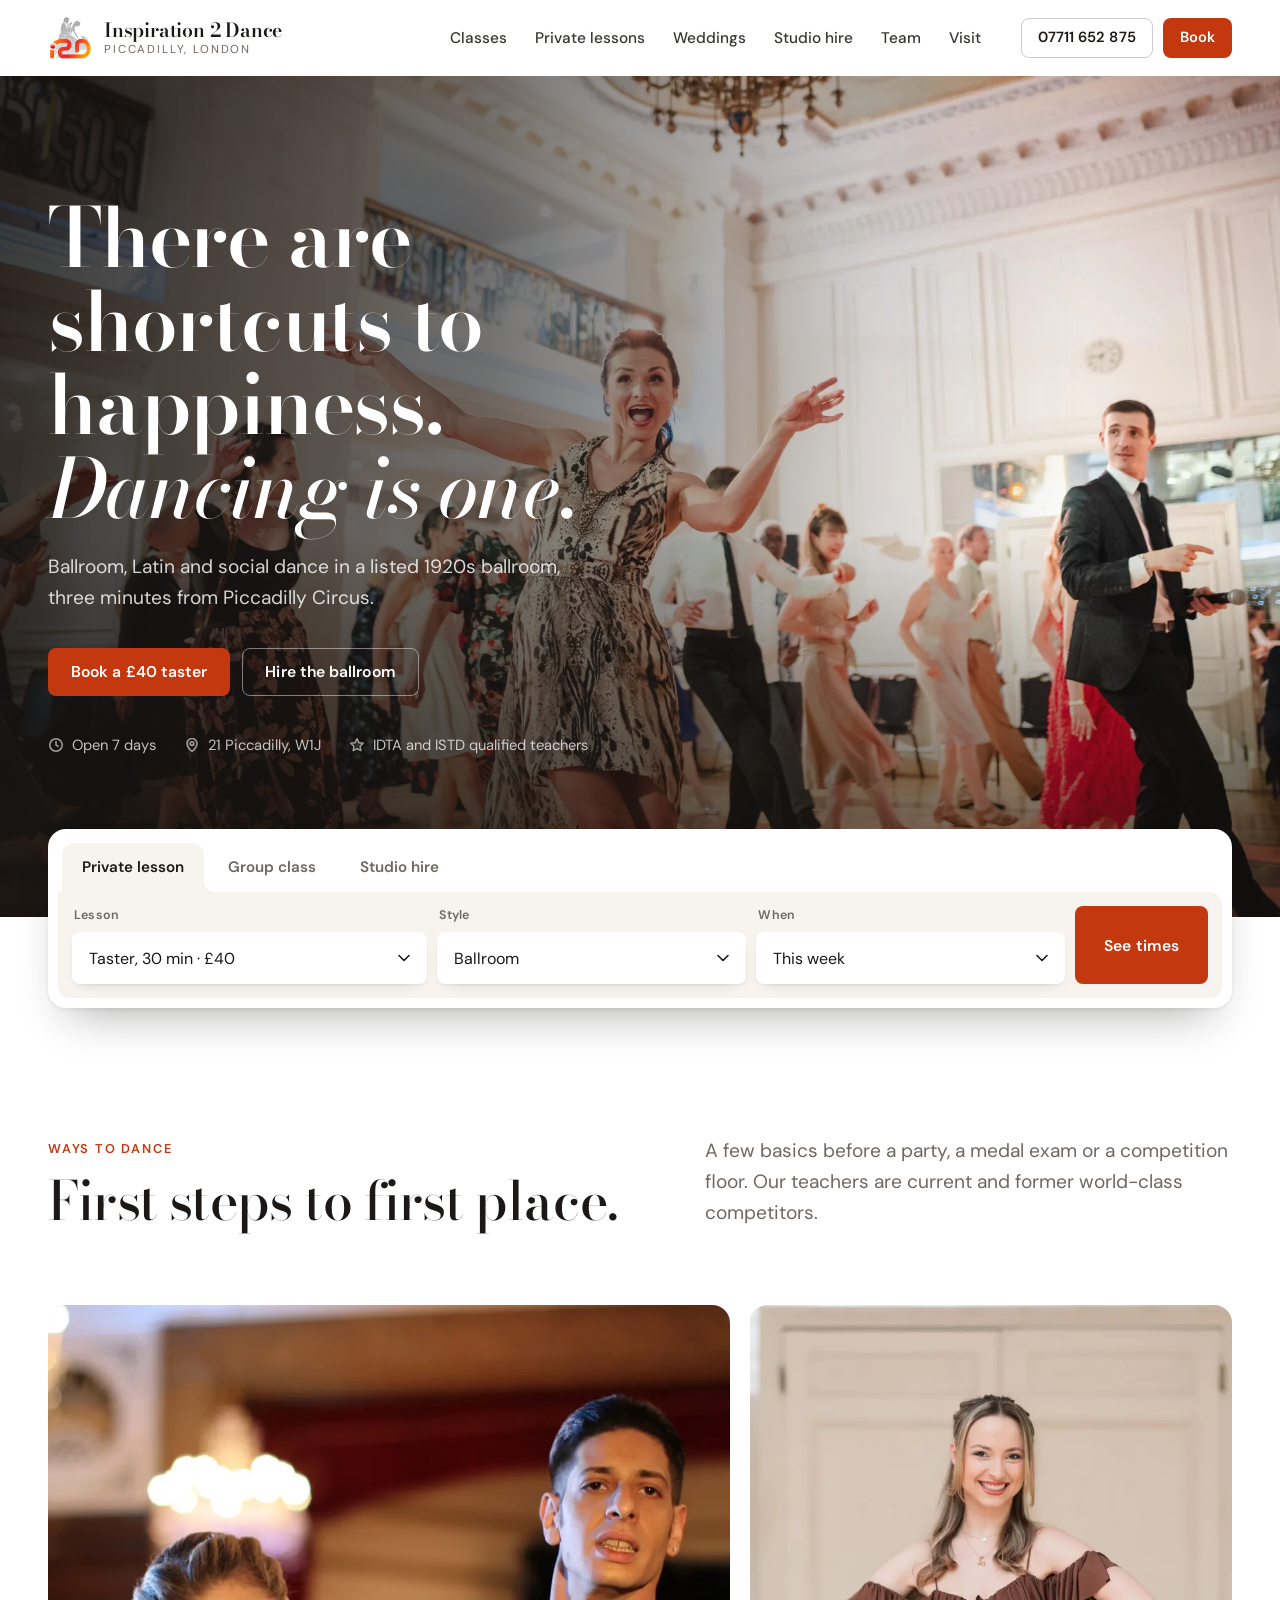
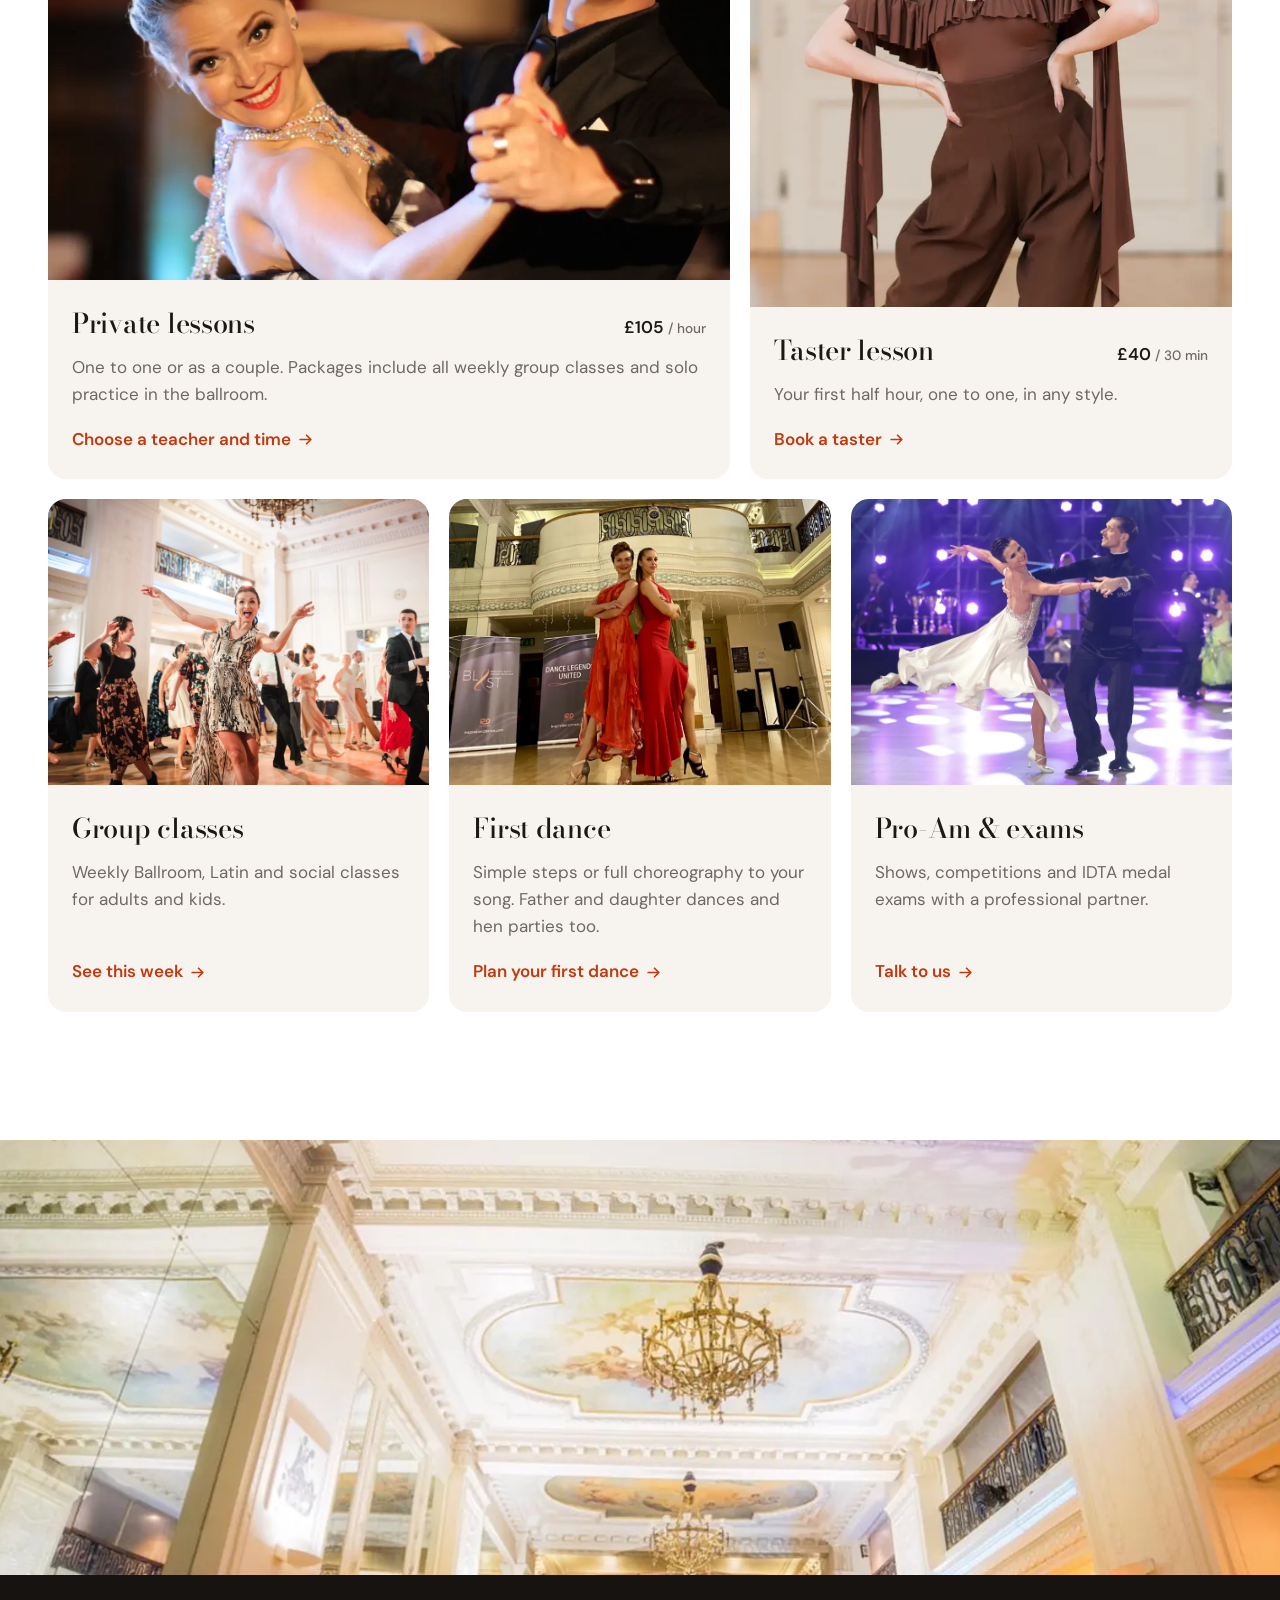
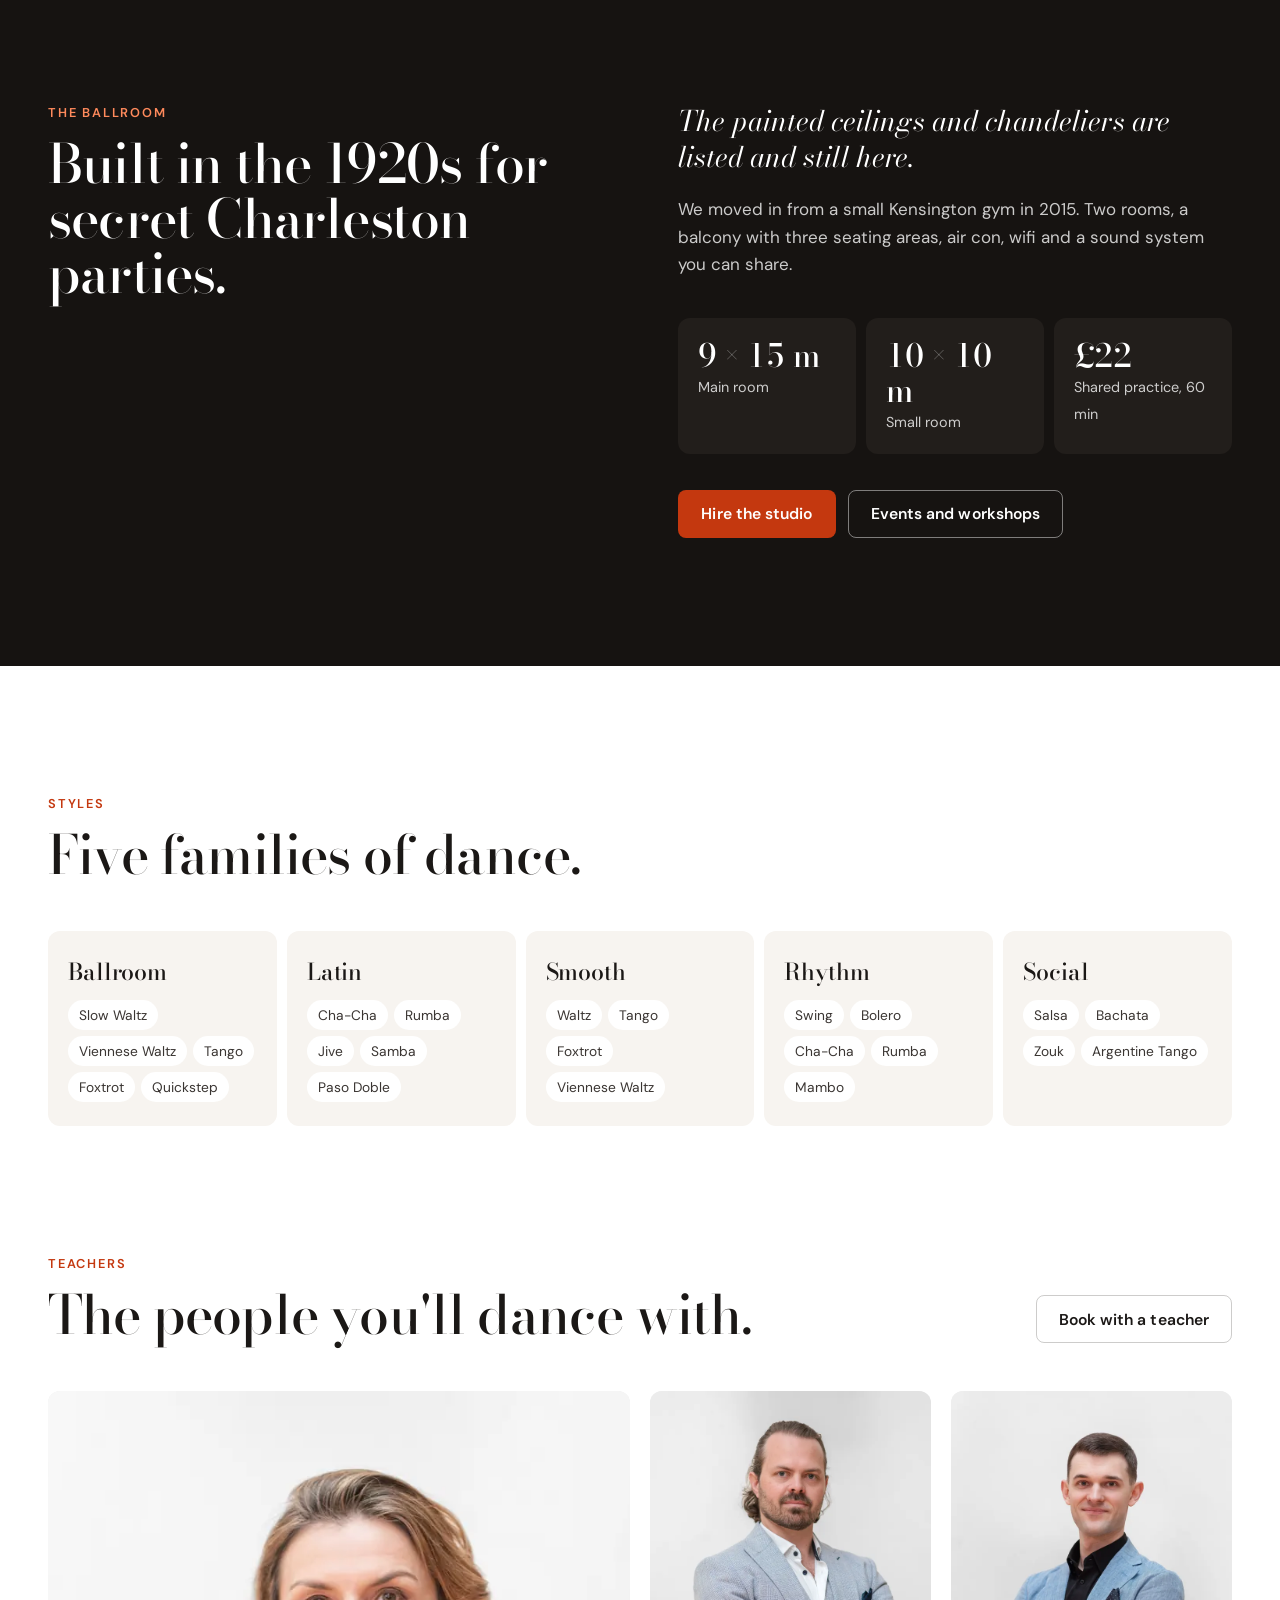
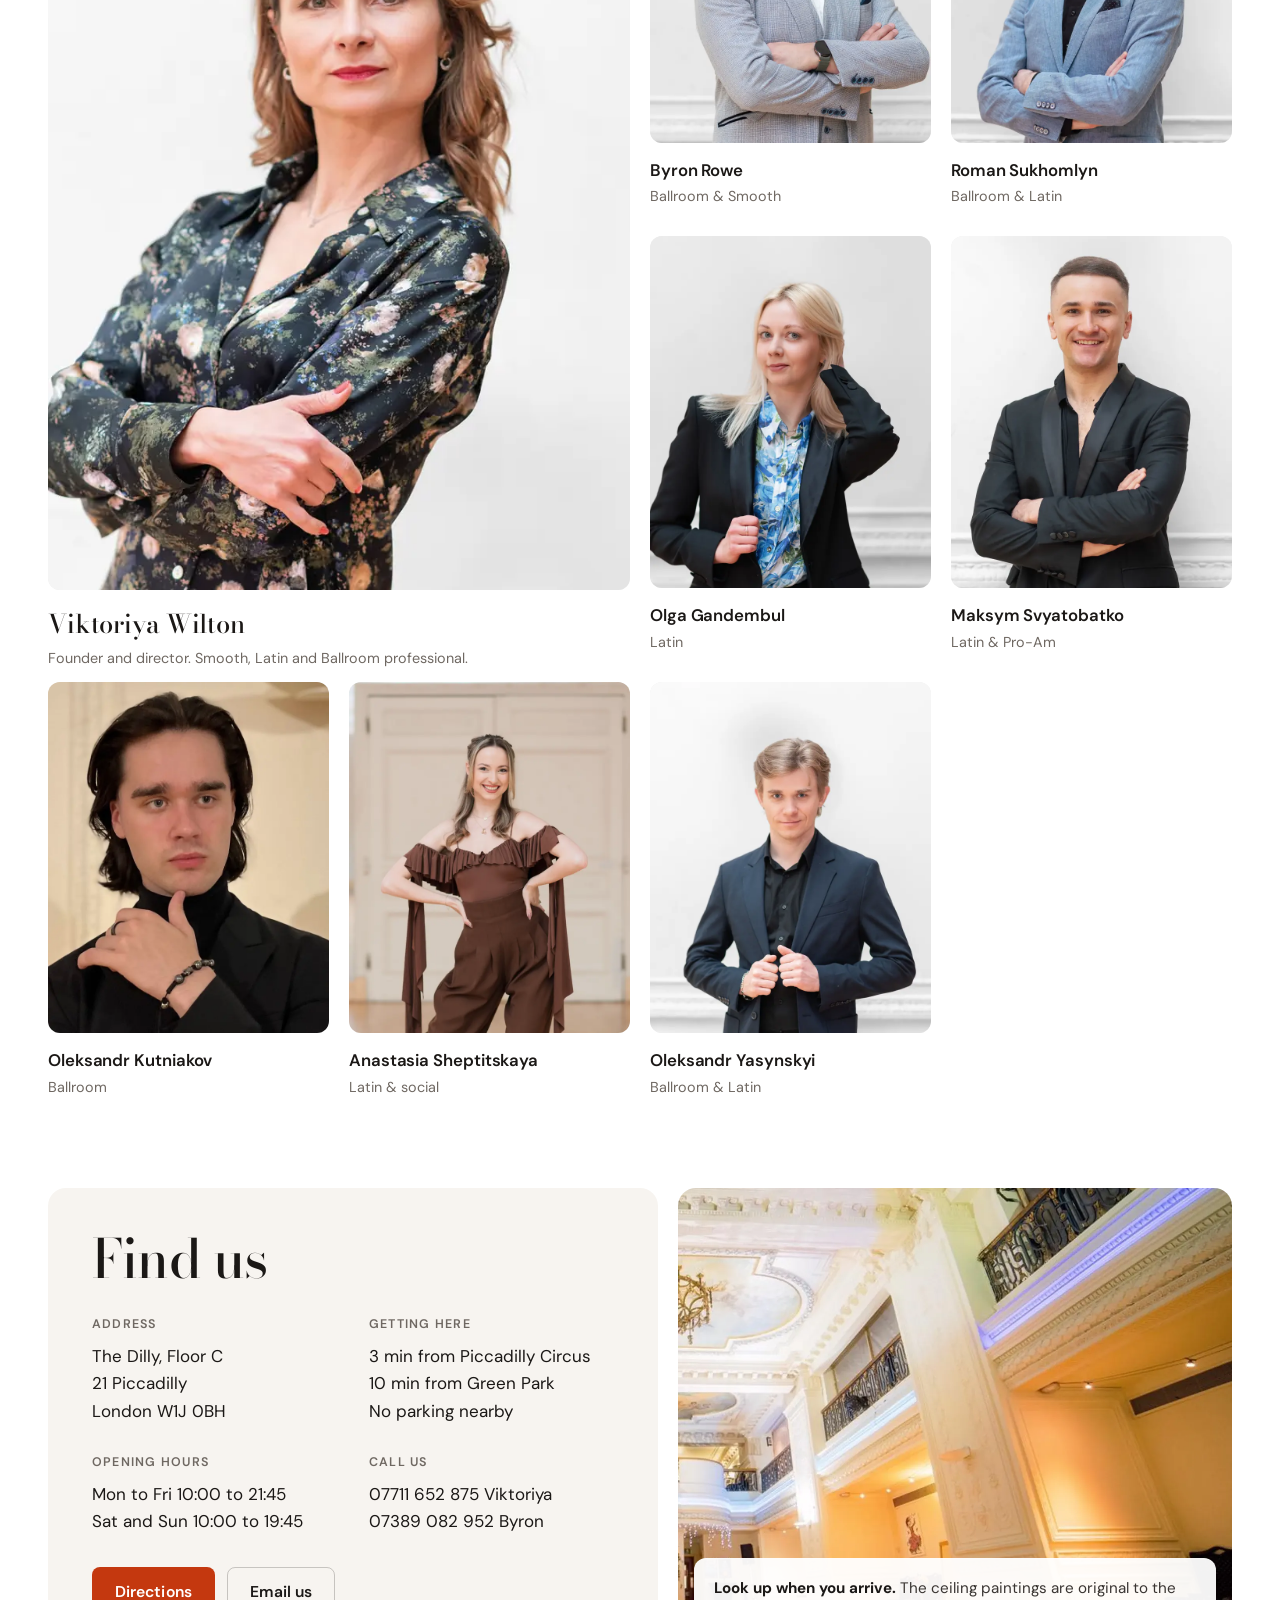
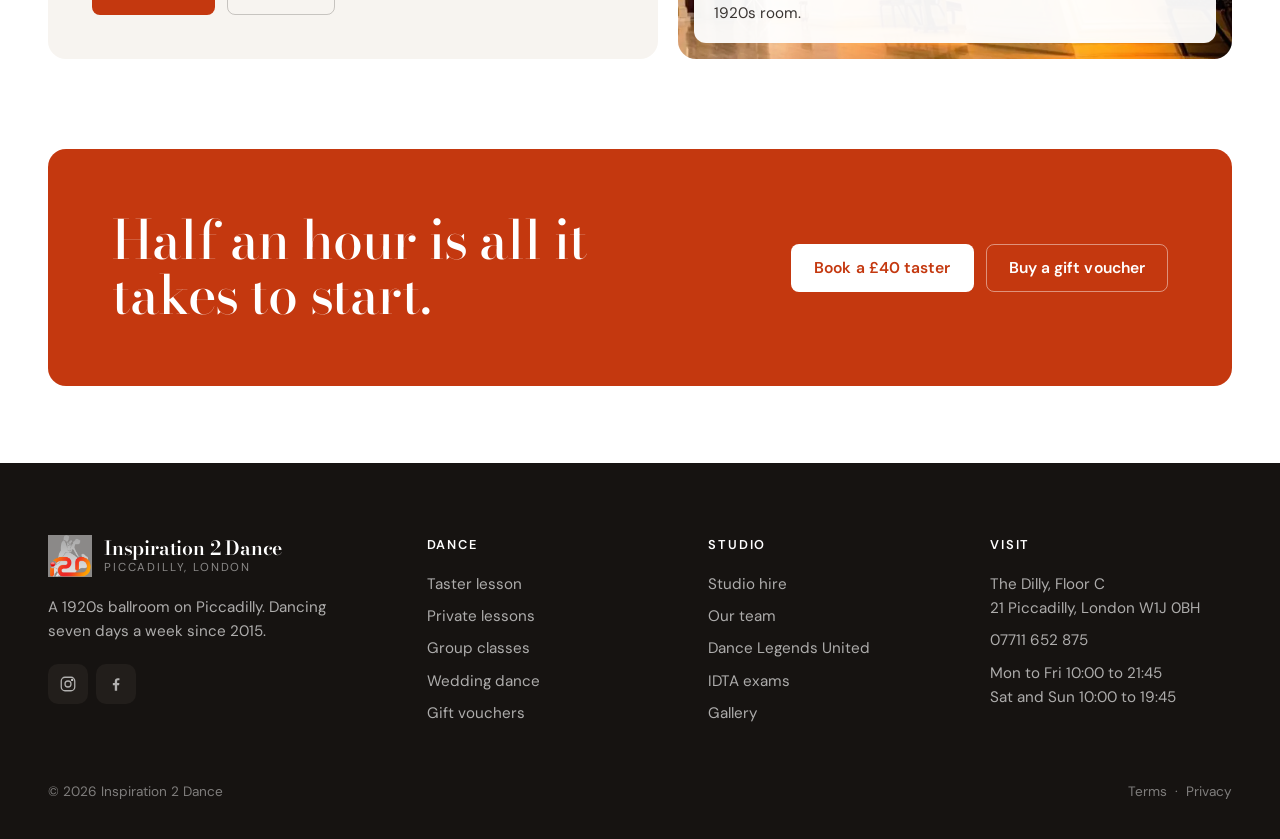
==== index.html @ abf045ff "I2D website redesign mockup: home, booking and studio hire Co-Authored-By: Claude Opus 5.5 <noreply@" ====
<!doctype html>
<html lang="en-GB">
<head>
<meta charset="utf-8">
<meta name="viewport" content="width=device-width, initial-scale=1">
<meta name="robots" content="noindex, nofollow">
<title>Inspiration 2 Dance · Ballroom & Latin dance studio, Piccadilly</title>
<link rel="preload" href="assets/fonts/bodoni-moda-latin-standard-normal.woff2" as="font" type="font/woff2" crossorigin>
<link rel="preload" href="assets/fonts/dm-sans-latin-standard-normal.woff2" as="font" type="font/woff2" crossorigin>
<link rel="stylesheet" href="assets/site.css">
<link rel="icon" href="assets/img/i2d-logo.png">
</head>
<body data-page="home">
<div data-header></div>

<main>
  <section class="hero on-dark">
    <div class="hero-media"><img src="assets/img/social-night.webp" alt="A full social dance night under the chandeliers at Inspiration 2 Dance" width="2000" height="1353" fetchpriority="high"></div>
    <div class="rail">
      <h1 class="display">There are shortcuts to happiness. <em>Dancing is one.</em></h1>
      <p class="lede">Ballroom, Latin and social dance in a listed 1920s ballroom, three minutes from Piccadilly Circus.</p>
      <div class="actions">
        <a class="btn btn-primary" href="book.html?type=taster">Book a £40 taster</a>
        <a class="btn btn-ghost" href="studio-hire.html">Hire the ballroom</a>
      </div>
      <div class="hero-facts">
        <span><svg viewBox="0 0 16 16" fill="none" stroke="currentColor" stroke-width="1.5"><circle cx="8" cy="8" r="6.2"/><path d="M8 4.6V8l2.2 1.4" stroke-linecap="round"/></svg>Open 7 days</span>
        <span><svg viewBox="0 0 16 16" fill="none" stroke="currentColor" stroke-width="1.5"><path d="M8 14.5s5-4.3 5-8a5 5 0 0 0-10 0c0 3.7 5 8 5 8z"/><circle cx="8" cy="6.5" r="1.8"/></svg>21 Piccadilly, W1J</span>
        <span><svg viewBox="0 0 16 16" fill="none" stroke="currentColor" stroke-width="1.5"><path d="M8 1.8l1.9 3.9 4.3.6-3.1 3 .7 4.3L8 11.6l-3.8 2 .7-4.3-3.1-3 4.3-.6z" stroke-linejoin="round"/></svg>IDTA and ISTD qualified teachers</span>
      </div>
    </div>
  </section>

  <div class="rail">
    <div class="quick" id="quick">
      <div class="quick-tabs" role="tablist" data-tabs>
        <button class="ctab" role="tab" aria-selected="true" data-value="lesson">Private lesson</button>
        <button class="ctab" role="tab" aria-selected="false" data-value="class">Group class</button>
        <button class="ctab" role="tab" aria-selected="false" data-value="hire">Studio hire</button>
      </div>
      <form class="quick-body" action="book.html">
        <div class="field">
          <label for="q-what" data-q-label>Lesson</label>
          <select class="control" id="q-what" name="type">
            <option value="taster">Taster, 30 min · £40</option>
            <option value="single">Private lesson, 60 min · £105</option>
            <option value="five">5 hour package · £495</option>
            <option value="ten">10 hour package · £950</option>
          </select>
        </div>
        <div class="field">
          <label for="q-style">Style</label>
          <select class="control" id="q-style" name="style">
            <option>Ballroom</option><option>Latin</option><option>American Smooth</option>
            <option>Salsa</option><option>Argentine Tango</option><option>Wedding dance</option>
          </select>
        </div>
        <div class="field">
          <label for="q-when">When</label>
          <select class="control" id="q-when" name="when">
            <option>This week</option><option>Next week</option><option>Pick a date</option>
          </select>
        </div>
        <button class="btn btn-primary" type="submit">See times</button>
      </form>
    </div>
  </div>

  <section class="section">
    <div class="rail">
      <div class="intro">
        <div>
          <p class="kicker">Ways to dance</p>
          <h2 class="display" style="margin-top:14px">First steps to first place.</h2>
        </div>
        <p class="lede">A few basics before a party, a medal exam or a competition floor. Our teachers are current and former world-class competitors.</p>
      </div>

      <div class="offers">
        <a class="offer big" href="book.html">
          <div class="ph"><img src="assets/img/gala-waltz.webp" alt="Teacher and student in ballroom hold" width="1400" height="961" loading="lazy"></div>
          <div class="body">
            <div class="row"><h3>Private lessons</h3><span class="price">£105 <small>/ hour</small></span></div>
            <p>One to one or as a couple. Packages include all weekly group classes and solo practice in the ballroom.</p>
            <span class="link">Choose a teacher and time <svg class="arrow" viewBox="0 0 16 16" fill="none"><path d="M3 8h10m-4-4 4 4-4 4" stroke="currentColor" stroke-width="1.6" stroke-linecap="round" stroke-linejoin="round"/></svg></span>
          </div>
        </a>
        <a class="offer tall" href="book.html?type=taster">
          <div class="ph"><img src="assets/img/team-anastasia-sheptitskaya.webp" alt="Anastasia, one of our teachers, in the studio" width="720" height="900" loading="lazy" style="object-position:50% 20%"></div>
          <div class="body">
            <div class="row"><h3>Taster lesson</h3><span class="price">£40 <small>/ 30 min</small></span></div>
            <p>Your first half hour, one to one, in any style.</p>
            <span class="link">Book a taster <svg class="arrow" viewBox="0 0 16 16" fill="none"><path d="M3 8h10m-4-4 4 4-4 4" stroke="currentColor" stroke-width="1.6" stroke-linecap="round" stroke-linejoin="round"/></svg></span>
          </div>
        </a>
        <a class="offer third" href="book.html?type=class">
          <div class="ph"><img src="assets/img/social-night.webp" alt="Group class in the main ballroom" width="2000" height="1353" loading="lazy" style="object-position:30% 50%"></div>
          <div class="body">
            <div class="row"><h3>Group classes</h3></div>
            <p>Weekly Ballroom, Latin and social classes for adults and kids.</p>
            <span class="link">See this week <svg class="arrow" viewBox="0 0 16 16" fill="none"><path d="M3 8h10m-4-4 4 4-4 4" stroke="currentColor" stroke-width="1.6" stroke-linecap="round" stroke-linejoin="round"/></svg></span>
          </div>
        </a>
        <a class="offer third" id="weddings" href="book.html?style=wedding">
          <div class="ph"><img src="assets/img/red-dresses.webp" alt="Two dancers in red dresses under the ballroom balcony" width="845" height="684" loading="lazy"></div>
          <div class="body">
            <div class="row"><h3>First dance</h3></div>
            <p>Simple steps or full choreography to your song. Father and daughter dances and hen parties too.</p>
            <span class="link">Plan your first dance <svg class="arrow" viewBox="0 0 16 16" fill="none"><path d="M3 8h10m-4-4 4 4-4 4" stroke="currentColor" stroke-width="1.6" stroke-linecap="round" stroke-linejoin="round"/></svg></span>
          </div>
        </a>
        <a class="offer third" href="#">
          <div class="ph"><img src="assets/img/competition-ballroom.webp" alt="Pro-Am couple competing on a lit ballroom floor" width="845" height="684" loading="lazy"></div>
          <div class="body">
            <div class="row"><h3>Pro-Am &amp; exams</h3></div>
            <p>Shows, competitions and IDTA medal exams with a professional partner.</p>
            <span class="link">Talk to us <svg class="arrow" viewBox="0 0 16 16" fill="none"><path d="M3 8h10m-4-4 4 4-4 4" stroke="currentColor" stroke-width="1.6" stroke-linecap="round" stroke-linejoin="round"/></svg></span>
          </div>
        </a>
      </div>
    </div>
  </section>

  <section class="band on-dark">
    <div class="ceiling"><img src="assets/img/ballroom-ceiling.webp" alt="Painted ceilings and chandeliers in the main ballroom" width="2000" height="488" loading="lazy"></div>
    <div class="section rail">
      <div class="story">
        <div>
          <p class="kicker">The ballroom</p>
          <h2 class="display" style="margin-top:14px">Built in the 1920s for secret Charleston parties.</h2>
        </div>
        <div>
          <p class="big-quote">The painted ceilings and chandeliers are listed and still here.</p>
          <p style="margin-top:1.2em">We moved in from a small Kensington gym in 2015. Two rooms, a balcony with three seating areas, air con, wifi and a sound system you can share.</p>
          <div class="specs">
            <div class="spec"><b class="num">9 × 15 m</b><span>Main room</span></div>
            <div class="spec"><b class="num">10 × 10 m</b><span>Small room</span></div>
            <div class="spec"><b class="num">£22</b><span>Shared practice, 60 min</span></div>
          </div>
          <div class="actions">
            <a class="btn btn-primary" href="studio-hire.html">Hire the studio</a>
            <a class="btn btn-ghost" href="studio-hire.html#exclusive">Events and workshops</a>
          </div>
        </div>
      </div>
    </div>
  </section>

  <section class="section">
    <div class="rail">
      <p class="kicker">Styles</p>
      <h2 class="display" style="margin-top:14px;max-width:16ch">Five families of dance.</h2>
      <div class="styles-grid">
        <div class="style-card"><h3>Ballroom</h3><ul><li>Slow Waltz</li><li>Viennese Waltz</li><li>Tango</li><li>Foxtrot</li><li>Quickstep</li></ul></div>
        <div class="style-card"><h3>Latin</h3><ul><li>Cha-Cha</li><li>Rumba</li><li>Jive</li><li>Samba</li><li>Paso Doble</li></ul></div>
        <div class="style-card"><h3>Smooth</h3><ul><li>Waltz</li><li>Tango</li><li>Foxtrot</li><li>Viennese Waltz</li></ul></div>
        <div class="style-card"><h3>Rhythm</h3><ul><li>Swing</li><li>Bolero</li><li>Cha-Cha</li><li>Rumba</li><li>Mambo</li></ul></div>
        <div class="style-card"><h3>Social</h3><ul><li>Salsa</li><li>Bachata</li><li>Zouk</li><li>Argentine Tango</li></ul></div>
      </div>
    </div>
  </section>

  <section class="section tight" id="team" style="padding-top:0">
    <div class="rail">
      <div class="team-head">
        <div>
          <p class="kicker">Teachers</p>
          <h2 class="display" style="margin-top:14px">The people you'll dance with.</h2>
        </div>
        <a class="btn btn-ghost" href="book.html">Book with a teacher</a>
      </div>
      <div class="team">
        <article class="person lead">
          <div class="ph"><img src="assets/img/team-viktoriya-wilton.webp" alt="Viktoriya Wilton" width="720" height="900" loading="lazy"></div>
          <h3>Viktoriya Wilton</h3>
          <p>Founder and director. Smooth, Latin and Ballroom professional.</p>
        </article>
        <article class="person"><div class="ph"><img src="assets/img/team-byron-rowe.webp" alt="Byron Rowe" width="720" height="900" loading="lazy"></div><h3>Byron Rowe</h3><p>Ballroom &amp; Smooth</p></article>
        <article class="person"><div class="ph"><img src="assets/img/team-roman-sukhomlyn.webp" alt="Roman Sukhomlyn" width="720" height="900" loading="lazy"></div><h3>Roman Sukhomlyn</h3><p>Ballroom &amp; Latin</p></article>
        <article class="person"><div class="ph"><img src="assets/img/team-olga-gandembul.webp" alt="Olga Gandembul" width="720" height="900" loading="lazy"></div><h3>Olga Gandembul</h3><p>Latin</p></article>
        <article class="person"><div class="ph"><img src="assets/img/team-maksym-svyatobatko.webp" alt="Maksym Svyatobatko" width="720" height="900" loading="lazy"></div><h3>Maksym Svyatobatko</h3><p>Latin &amp; Pro-Am</p></article>
        <article class="person"><div class="ph"><img src="assets/img/team-oleksandr-kutniakov.webp" alt="Oleksandr Kutniakov" width="680" height="850" loading="lazy"></div><h3>Oleksandr Kutniakov</h3><p>Ballroom</p></article>
        <article class="person"><div class="ph"><img src="assets/img/team-anastasia-sheptitskaya.webp" alt="Anastasia Sheptitskaya" width="720" height="900" loading="lazy"></div><h3>Anastasia Sheptitskaya</h3><p>Latin &amp; social</p></article>
        <article class="person"><div class="ph"><img src="assets/img/team-oleksandr-yasynskyi.webp" alt="Oleksandr Yasynskyi" width="720" height="900" loading="lazy"></div><h3>Oleksandr Yasynskyi</h3><p>Ballroom &amp; Latin</p></article>
      </div>
    </div>
  </section>

  <section class="section tight" id="visit" style="padding-top:0">
    <div class="rail visit">
      <div class="visit-card">
        <h2 class="display">Find us</h2>
        <div class="facts">
          <div><p class="label">Address</p><p>The Dilly, Floor C<br>21 Piccadilly<br>London W1J 0BH</p></div>
          <div><p class="label">Getting here</p><p>3 min from Piccadilly Circus<br>10 min from Green Park<br>No parking nearby</p></div>
          <div><p class="label">Opening hours</p><p class="num">Mon to Fri 10:00 to 21:45<br>Sat and Sun 10:00 to 19:45</p></div>
          <div><p class="label">Call us</p><p class="num"><a href="tel:+447711652875">07711 652 875</a> Viktoriya<br><a href="tel:+447389082952">07389 082 952</a> Byron</p></div>
        </div>
        <div style="display:flex;gap:12px;flex-wrap:wrap;margin-top:32px">
          <a class="btn btn-primary" href="https://maps.google.com/?q=21+Piccadilly+London+W1J+0BH">Directions</a>
          <a class="btn btn-ghost" href="mailto:info@inspiration2dance.com">Email us</a>
        </div>
      </div>
      <div class="visit-photo">
        <img src="assets/img/ballroom-floor.webp" alt="The ballroom floor and balcony" width="1100" height="1061" loading="lazy">
        <p class="did-you-know"><b>Look up when you arrive.</b> The ceiling paintings are original to the 1920s room.</p>
      </div>
    </div>
  </section>

  <div class="rail">
    <div class="cta-band">
      <h2 class="display">Half an hour is all it takes to start.</h2>
      <div class="actions">
        <a class="btn btn-light" href="book.html?type=taster">Book a £40 taster</a>
        <a class="btn btn-ghost light" href="#">Buy a gift voucher</a>
      </div>
    </div>
  </div>
</main>

<div data-footer></div>
<script src="assets/site.js"></script>
<script>
  // Quick booker: swap the first field per tab
  (function () {
    const sel = document.getElementById("q-what");
    const lab = document.querySelector("[data-q-label]");
    const form = document.querySelector(".quick-body");
    const sets = {
      lesson: ["Lesson", "book.html", [["taster","Taster, 30 min · £40"],["single","Private lesson, 60 min · £105"],["five","5 hour package · £495"],["ten","10 hour package · £950"]]],
      class: ["Level", "book.html", [["class","Beginner"],["class","Improver"],["class","Intermediate"],["class","Kids"]]],
      hire: ["Room", "studio-hire.html", [["main","Main room, 9 × 15 m"],["small","Small room, 10 × 10 m"],["exclusive","Whole venue, exclusive"]]],
    };
    document.querySelector(".quick-tabs").addEventListener("tabchange", (e) => {
      const [label, action, opts] = sets[e.detail];
      lab.textContent = label;
      form.action = action;
      sel.innerHTML = opts.map(([v, t]) => `<option value="${v}">${t}</option>`).join("");
    });
  })();
</script>
</body>
</html>
---- assets/site.css ----
/* Inspiration 2 Dance — redesign mockup */

@font-face {
  font-family: "Bodoni Moda";
  src: url("fonts/bodoni-moda-latin-standard-normal.woff2") format("woff2-variations");
  font-weight: 400 900;
  font-style: normal;
  font-display: swap;
}
@font-face {
  font-family: "Bodoni Moda";
  src: url("fonts/bodoni-moda-latin-standard-italic.woff2") format("woff2-variations");
  font-weight: 400 900;
  font-style: italic;
  font-display: swap;
}
@font-face {
  font-family: "DM Sans";
  src: url("fonts/dm-sans-latin-standard-normal.woff2") format("woff2-variations");
  font-weight: 100 1000;
  font-style: normal;
  font-display: swap;
}
@font-face {
  font-family: "DM Sans";
  src: url("fonts/dm-sans-latin-standard-italic.woff2") format("woff2-variations");
  font-weight: 100 1000;
  font-style: italic;
  font-display: swap;
}

:root {
  /* Brand: the i2D mark runs orange into red. One accent family, used sparingly. */
  --flame: #e8501c;
  --flame-deep: #c4380f;      /* text + buttons on light, AA on white */
  --flame-press: #a52e0b;
  --flame-soft: #fbe9e2;

  --ink: #1b1816;             /* warm charcoal */
  --ink-2: #3a3532;
  --muted: #6f6862;
  --line: #ebe5de;
  --paper: #ffffff;
  --paper-2: #f7f4f0;         /* warm off-white, the ballroom plaster */
  --night: #161311;           /* dark bands */
  --night-2: #221e1b;

  --ok: #14704a;  --ok-soft: #e4f4ec;
  --full: #5f6873; --full-soft: #eceff1;

  --serif: "Bodoni Moda", "Didot", "Bodoni 72", Georgia, serif;
  --sans: "DM Sans", system-ui, -apple-system, "Segoe UI", sans-serif;

  --r-sm: 8px;
  --r-md: 12px;
  --r-lg: 18px;
  --shadow: 0 1px 2px rgba(27, 24, 22, .05), 0 14px 34px -18px rgba(27, 24, 22, .30);
  --shadow-lift: 0 2px 4px rgba(27, 24, 22, .06), 0 24px 48px -22px rgba(27, 24, 22, .40);

  --rail: 1240px;
  --gutter: clamp(20px, 4vw, 48px);
}

*, *::before, *::after { box-sizing: border-box; }
html { -webkit-text-size-adjust: 100%; scroll-behavior: smooth; }
body {
  margin: 0;
  font-family: var(--sans);
  font-size: 1.0625rem;
  line-height: 1.6;
  color: var(--ink-2);
  background: var(--paper);
  -webkit-font-smoothing: antialiased;
  text-rendering: optimizeLegibility;
}
img { display: block; max-width: 100%; height: auto; }
a { color: inherit; }
button, input, select, textarea { font: inherit; color: inherit; }
:focus-visible { outline: 2px solid var(--flame-deep); outline-offset: 3px; border-radius: 6px; }

h1, h2, h3 { color: var(--ink); margin: 0; font-weight: 500; }
.display {
  font-family: var(--serif);
  font-weight: 500;
  letter-spacing: -0.015em;
  line-height: 1.02;
  font-optical-sizing: auto;
}
.display em { font-style: italic; font-weight: 400; }
h1.display { font-size: clamp(2.6rem, 6.4vw, 5.6rem); }
h2.display { font-size: clamp(2rem, 4.2vw, 3.4rem); }
h3 { font-size: 1.15rem; font-weight: 600; letter-spacing: -0.005em; }
p { margin: 0; }

.rail { width: min(100% - 2 * var(--gutter), var(--rail)); margin-inline: auto; }
.section { padding-block: clamp(72px, 10vw, 136px); }
.section.tight { padding-block: clamp(56px, 7vw, 96px); }
.kicker {
  font-size: .8rem;
  font-weight: 600;
  letter-spacing: .14em;
  text-transform: uppercase;
  color: var(--flame-deep);
}
.lede { font-size: clamp(1.1rem, 1.5vw, 1.25rem); color: var(--muted); }
.num { font-variant-numeric: tabular-nums; }

/* ---------- Buttons ---------- */
.btn {
  display: inline-flex; align-items: center; justify-content: center; gap: .5em;
  min-height: 48px; padding: 0 22px;
  border-radius: var(--r-sm);
  border: 1.5px solid transparent;
  font-weight: 600; font-size: .98rem; letter-spacing: .005em;
  text-decoration: none; cursor: pointer; white-space: nowrap;
  transition: background-color .15s, border-color .15s, color .15s, transform .15s;
}
.btn:active { transform: translateY(1px); }
.btn-primary { background: var(--flame-deep); color: #fff; }
.btn-primary:hover { background: var(--flame-press); }
.btn-ghost { background: transparent; color: var(--ink); border-color: rgba(27,24,22,.22); }
.btn-ghost:hover { border-color: var(--ink); }
.on-dark .btn-ghost, .btn-ghost.light { color: #fff; border-color: rgba(255,255,255,.45); }
.on-dark .btn-ghost:hover, .btn-ghost.light:hover { border-color: #fff; }
.btn-sm { min-height: 40px; padding: 0 16px; font-size: .92rem; }
.btn-block { width: 100%; }
.btn[disabled] { opacity: .45; cursor: not-allowed; }
.link {
  color: var(--flame-deep); font-weight: 600; text-decoration: none;
  display: inline-flex; align-items: center; gap: .35em;
}
.link:hover { text-decoration: underline; text-underline-offset: 4px; }
.arrow { width: 1em; height: 1em; flex: none; }

/* ---------- Header ---------- */
.site-header {
  position: sticky; top: 0; z-index: 50;
  background: rgba(255,255,255,.96);
  backdrop-filter: saturate(1.4) blur(8px);
  transition: box-shadow .2s;
}
.site-header.scrolled { box-shadow: 0 1px 0 var(--line), 0 10px 30px -24px rgba(0,0,0,.4); }
.site-header .rail { display: flex; align-items: center; gap: 28px; height: 76px; }
.brand { display: flex; align-items: center; gap: 12px; text-decoration: none; flex: none; }
.brand img { width: 44px; height: 42px; }
.brand-name { display: flex; flex-direction: column; line-height: 1.05; }
.brand-name b { font-family: var(--serif); font-weight: 600; font-size: 1.22rem; color: var(--ink); letter-spacing: -.01em; }
.brand-name span { font-size: .72rem; letter-spacing: .16em; text-transform: uppercase; color: var(--muted); margin-top: 3px; }
.nav { display: flex; gap: 4px; margin-left: auto; }
.nav a {
  text-decoration: none; font-weight: 500; font-size: .96rem; color: var(--ink-2);
  padding: 9px 12px; border-radius: var(--r-sm);
}
.nav a:hover { background: var(--paper-2); color: var(--ink); }
.nav a[aria-current="page"] { color: var(--ink); background: var(--paper-2); }
.header-cta { display: flex; gap: 10px; align-items: center; }
.burger {
  display: none; margin-left: auto; width: 46px; height: 46px; border: 0; border-radius: var(--r-sm);
  background: var(--paper-2); cursor: pointer; align-items: center; justify-content: center;
}
.burger svg { width: 22px; height: 22px; }

.mobile-menu {
  position: fixed; inset: 0; z-index: 60; background: var(--paper);
  padding: 16px var(--gutter) 32px; display: none; flex-direction: column; overflow-y: auto;
}
.mobile-menu.open { display: flex; }
.mobile-menu .top { display: flex; align-items: center; justify-content: space-between; height: 60px; margin-bottom: 18px; }
.mobile-menu nav { display: grid; gap: 8px; }
.mobile-menu nav a {
  display: flex; align-items: center; justify-content: space-between;
  text-decoration: none; padding: 16px 18px; border-radius: var(--r-md);
  background: var(--paper-2); font-weight: 600; font-size: 1.08rem; color: var(--ink);
}
.mobile-menu .foot { margin-top: auto; padding-top: 28px; display: grid; gap: 10px; }

@media (max-width: 1080px) {
  .nav, .header-cta .btn-ghost { display: none; }
  .header-cta { margin-left: auto; }
  .burger { display: inline-flex; margin-left: 0; }
}
@media (max-width: 520px) {
  .site-header .rail { height: 66px; gap: 12px; }
  .brand-name span { display: none; }
  .header-cta .btn { min-height: 42px; padding: 0 14px; }
}

/* ---------- Hero ---------- */
.hero { position: relative; color: #fff; background: var(--night); isolation: isolate; }
.hero-media { position: absolute; inset: 0; z-index: -1; overflow: hidden; }
.hero-media img { width: 100%; height: 100%; object-fit: cover; object-position: 50% 35%; }
.hero-media::after {
  content: ""; position: absolute; inset: 0;
  background:
    linear-gradient(90deg, rgba(22,19,17,.82) 0%, rgba(22,19,17,.6) 38%, rgba(22,19,17,.15) 68%, rgba(22,19,17,0) 85%),
    linear-gradient(0deg, rgba(22,19,17,.7) 0%, rgba(22,19,17,0) 45%);
}
@media (max-width: 760px) {
  .hero-media::after { background: linear-gradient(0deg, rgba(22,19,17,.92) 0%, rgba(22,19,17,.72) 55%, rgba(22,19,17,.45) 100%); }
}
.hero .rail { min-height: min(86vh, 820px); display: flex; flex-direction: column; justify-content: flex-end; padding-block: 120px 160px; }
.hero h1 { color: #fff; max-width: 13ch; font-weight: 600; }
.hero h1 em { font-weight: 500; }
.hero .lede { color: rgba(255,255,255,.82); margin-top: 22px; max-width: 34rem; }
.hero .actions { display: flex; flex-wrap: wrap; gap: 12px; margin-top: 34px; }
.hero-facts { display: flex; flex-wrap: wrap; gap: 8px 28px; margin-top: 38px; font-size: .92rem; color: rgba(255,255,255,.75); }
.hero-facts span { display: inline-flex; align-items: center; gap: 8px; }
.hero-facts svg { width: 16px; height: 16px; opacity: .8; }

/* Quick booker, sits over the hero edge */
.quick {
  position: relative; z-index: 5; margin-top: -88px;
  background: var(--paper); border-radius: var(--r-lg); box-shadow: var(--shadow-lift);
  padding: 10px 10px 10px;
}
.quick-tabs { display: flex; gap: 4px; padding: 4px 4px 0; overflow-x: auto; scrollbar-width: none; }
.quick-tabs::-webkit-scrollbar { display: none; }
.quick-body { display: grid; grid-template-columns: 1.15fr 1fr 1fr auto; gap: 10px; padding: 14px; background: var(--paper-2); border-radius: 0 var(--r-md) var(--r-md) var(--r-md); }
.quick-body .btn { height: 100%; min-height: 60px; padding: 0 28px; }
@media (max-width: 900px) {
  .quick { margin-top: -64px; }
  .quick-body { grid-template-columns: 1fr 1fr; }
  .quick-body .btn { grid-column: 1 / -1; min-height: 52px; }
}
@media (max-width: 520px) {
  .quick-body { grid-template-columns: 1fr; }
  .quick-tabs .ctab, .tabbar .ctab { flex: 1; padding-inline: 6px; font-size: .85rem; white-space: nowrap; }
}

/* Chrome-style tabs: rounded tops that flare into the panel below */
.ctab {
  position: relative; flex: none; border: 0; cursor: pointer;
  padding: 12px 20px 13px; border-radius: 12px 12px 0 0;
  background: transparent; color: var(--muted); font-weight: 600; font-size: .95rem;
}
.ctab:hover { color: var(--ink); background: #f2eee9; }
.ctab[aria-selected="true"] { background: var(--paper-2); color: var(--ink); }
.ctab[aria-selected="true"]::before, .ctab[aria-selected="true"]::after {
  content: ""; position: absolute; bottom: 0; width: 12px; height: 12px; pointer-events: none;
}
.ctab[aria-selected="true"]::before { left: -12px; background: radial-gradient(circle at 0 0, transparent 12px, var(--paper-2) 12.5px); }
.ctab[aria-selected="true"]::after { right: -12px; background: radial-gradient(circle at 100% 0, transparent 12px, var(--paper-2) 12.5px); }
.ctab:first-child[aria-selected="true"]::before { display: none; }
.tabbar-first-active + .quick-body, .tabs-panel.first { border-top-left-radius: 0; }

/* ---------- Fields: elevated white controls ---------- */
.field { display: flex; flex-direction: column; gap: 6px; min-width: 0; }
.field label, .field .label { font-size: .78rem; font-weight: 600; color: var(--muted); letter-spacing: .02em; }
.control {
  appearance: none; width: 100%; min-height: 52px; padding: 0 16px;
  background: #fff; border: 1px solid transparent; border-radius: var(--r-sm);
  box-shadow: 0 1px 2px rgba(27,24,22,.06), 0 6px 16px -10px rgba(27,24,22,.25);
  font-size: 1rem; color: var(--ink);
}
.control:hover { border-color: #e2dbd3; }
.control:focus { outline: none; border-color: var(--flame-deep); box-shadow: 0 0 0 3px var(--flame-soft); }
select.control {
  padding-right: 42px; cursor: pointer;
  background-image: url("data:image/svg+xml,%3Csvg xmlns='http://www.w3.org/2000/svg' width='12' height='8' fill='none'%3E%3Cpath d='M1 1.5l5 5 5-5' stroke='%231b1816' stroke-width='1.6' stroke-linecap='round' stroke-linejoin='round'/%3E%3C/svg%3E");
  background-repeat: no-repeat; background-position: right 16px center;
}
textarea.control { padding: 14px 16px; min-height: 120px; resize: vertical; line-height: 1.5; }
.quick .field label { padding-left: 2px; }

/* ---------- Home: offer list ---------- */
.intro { display: grid; grid-template-columns: 1.1fr 1fr; gap: clamp(32px, 6vw, 96px); align-items: end; }
.intro .lede { max-width: none; }
@media (max-width: 860px) { .intro { grid-template-columns: 1fr; } }

.offers { margin-top: clamp(48px, 6vw, 80px); display: grid; grid-template-columns: repeat(12, 1fr); gap: 20px; }
.offer {
  position: relative; display: flex; flex-direction: column; text-decoration: none;
  border-radius: var(--r-lg); overflow: hidden; background: var(--paper-2);
  transition: transform .25s, box-shadow .25s;
}
.offer:hover { transform: translateY(-3px); box-shadow: var(--shadow); }
.offer .ph { overflow: hidden; aspect-ratio: 4 / 3; background: #ddd; }
.offer .ph img { width: 100%; height: 100%; object-fit: cover; transition: transform .6s; }
.offer:hover .ph img { transform: scale(1.03); }
.offer .body { padding: 22px 24px 26px; display: flex; flex-direction: column; gap: 8px; flex: 1; }
.offer .row { display: flex; align-items: baseline; justify-content: space-between; gap: 16px; }
.offer h3 { font-family: var(--serif); font-size: 1.7rem; font-weight: 500; letter-spacing: -.01em; }
.offer .price { font-weight: 600; color: var(--ink); white-space: nowrap; }
.offer .price small { font-weight: 500; color: var(--muted); font-size: .85rem; }
.offer p { color: var(--muted); }
.offer .link { margin-top: auto; padding-top: 10px; }
.offer.big { grid-column: span 7; }
.offer.big .ph, .offer.tall .ph { aspect-ratio: auto; flex: 1; min-height: 300px; }
.offer.big .body, .offer.tall .body { flex: none; }
.offer.tall { grid-column: span 5; }
.offer.third { grid-column: span 4; }
@media (max-width: 960px) {
  .offer.big, .offer.tall { grid-column: span 12; }
  .offer.third { grid-column: span 6; }
  .offer.big .ph, .offer.tall .ph { aspect-ratio: 16/10; flex: none; min-height: 0; }
}
@media (max-width: 620px) { .offer.third { grid-column: span 12; } }

/* ---------- Ballroom band ---------- */
.band { background: var(--night); color: rgba(255,255,255,.78); }
.band h2 { color: #fff; }
.band .kicker { color: #ff8a5c; }
.ceiling { position: relative; }
.ceiling img { width: 100%; height: clamp(220px, 34vw, 480px); object-fit: cover; object-position: 50% 30%; }
.story { display: grid; grid-template-columns: 1fr 1fr; gap: clamp(32px, 6vw, 96px); align-items: start; }
.story p + p { margin-top: 1em; }
.story .big-quote { font-family: var(--serif); font-style: italic; font-size: clamp(1.4rem, 2.2vw, 1.9rem); line-height: 1.3; color: #fff; }
.specs { margin-top: 40px; display: grid; grid-template-columns: repeat(3, 1fr); gap: 10px; }
.spec { background: var(--night-2); border-radius: var(--r-md); padding: 20px 20px 18px; }
.spec b { display: block; font-family: var(--serif); font-size: 2rem; font-weight: 500; color: #fff; line-height: 1.1; }
.spec span { font-size: .9rem; }
.band .actions { display: flex; flex-wrap: wrap; gap: 12px; margin-top: 36px; }
@media (max-width: 860px) {
  .story { grid-template-columns: 1fr; }
  .specs { grid-template-columns: 1fr 1fr; }
}

/* ---------- Styles ---------- */
.styles-grid { margin-top: 48px; display: grid; grid-template-columns: repeat(5, 1fr); gap: 10px; }
.style-card { background: var(--paper-2); border-radius: var(--r-md); padding: 22px 20px 24px; }
.style-card h3 { font-family: var(--serif); font-weight: 500; font-size: 1.45rem; margin-bottom: 10px; }
.style-card ul { list-style: none; padding: 0; margin: 0; display: flex; flex-wrap: wrap; gap: 6px; }
.style-card li { font-size: .86rem; background: #fff; border-radius: 999px; padding: 4px 11px; color: var(--ink-2); }
@media (max-width: 1080px) { .styles-grid { grid-template-columns: repeat(3, 1fr); } }
@media (max-width: 680px) { .styles-grid { grid-template-columns: 1fr 1fr; } }
@media (max-width: 440px) { .styles-grid { grid-template-columns: 1fr; } }

/* ---------- Team ---------- */
.team-head { display: flex; align-items: end; justify-content: space-between; gap: 24px; flex-wrap: wrap; }
.team { margin-top: 48px; display: grid; grid-template-columns: repeat(4, 1fr); gap: 28px 20px; }
.person .ph { aspect-ratio: 4/5; border-radius: var(--r-md); overflow: hidden; background: #eee; }
.person .ph img { width: 100%; height: 100%; object-fit: cover; object-position: 50% 15%; filter: saturate(.92); transition: filter .3s; }
.person:hover .ph img { filter: none; }
.person h3 { margin-top: 14px; font-size: 1.05rem; }
.person p { font-size: .9rem; color: var(--muted); margin-top: 2px; }
.person.lead { grid-column: span 2; grid-row: span 2; }
.person.lead .ph { aspect-ratio: auto; height: calc(100% - 64px); min-height: 320px; }
.person.lead h3 { font-family: var(--serif); font-size: 1.6rem; font-weight: 500; }
@media (max-width: 960px) { .team { grid-template-columns: repeat(3, 1fr); } .person.lead { grid-column: span 3; grid-row: auto; } .person.lead .ph { height: auto; aspect-ratio: 16/10; } }
@media (max-width: 620px) { .team { grid-template-columns: 1fr 1fr; } .person.lead { grid-column: span 2; } }

/* ---------- Visit ---------- */
.visit { display: grid; grid-template-columns: 1.1fr 1fr; gap: 20px; }
.visit-card { background: var(--paper-2); border-radius: var(--r-lg); padding: clamp(28px, 4vw, 44px); }
.visit-card h2 { margin-bottom: 28px; }
.facts { display: grid; grid-template-columns: 1fr 1fr; gap: 28px 32px; }
.facts .label { font-size: .78rem; font-weight: 600; letter-spacing: .1em; text-transform: uppercase; color: var(--muted); margin-bottom: 8px; }
.facts p { color: var(--ink); }
.facts a { text-decoration: none; }
.facts a:hover { color: var(--flame-deep); }
.visit-photo { border-radius: var(--r-lg); overflow: hidden; min-height: 360px; position: relative; }
.visit-photo img { position: absolute; inset: 0; width: 100%; height: 100%; object-fit: cover; }
.did-you-know {
  position: absolute; left: 16px; right: 16px; bottom: 16px;
  background: rgba(255,255,255,.95); border-radius: var(--r-md); padding: 18px 20px;
  font-size: .95rem; color: var(--ink-2);
}
.did-you-know b { color: var(--ink); }
@media (max-width: 900px) { .visit { grid-template-columns: 1fr; } }
@media (max-width: 480px) { .facts { grid-template-columns: 1fr; } }

/* ---------- CTA band ---------- */
.cta-band { background: var(--flame-deep); color: #fff; border-radius: var(--r-lg); padding: clamp(36px, 5vw, 64px); display: flex; align-items: center; justify-content: space-between; gap: 28px; flex-wrap: wrap; }
.cta-band h2 { color: #fff; max-width: 18ch; }
.cta-band .btn-light { background: #fff; color: var(--flame-deep); }
.cta-band .btn-light:hover { background: #fff5f1; }
.cta-band .actions { display: flex; gap: 12px; flex-wrap: wrap; }

/* ---------- Footer ---------- */
.site-footer { background: var(--night); color: rgba(255,255,255,.65); padding-block: 72px 36px; margin-top: clamp(48px, 6vw, 96px); font-size: .95rem; }
.site-footer .grid { display: grid; grid-template-columns: 1.4fr 1fr 1fr 1fr; gap: 40px; }
.site-footer h4 { color: #fff; font-size: .8rem; letter-spacing: .14em; text-transform: uppercase; margin: 0 0 16px; font-weight: 600; }
.site-footer ul { list-style: none; margin: 0; padding: 0; display: grid; gap: 8px; }
.site-footer a { text-decoration: none; }
.site-footer a:hover { color: #fff; }
.site-footer .brand-name b { color: #fff; }
.site-footer .brand-name span { color: rgba(255,255,255,.5); }
.site-footer .blurb { margin-top: 18px; max-width: 30ch; }
.site-footer .legal { margin-top: 56px; display: flex; justify-content: space-between; gap: 16px; flex-wrap: wrap; font-size: .85rem; color: rgba(255,255,255,.45); }
.social { display: flex; gap: 8px; margin-top: 20px; }
.social a { width: 40px; height: 40px; border-radius: 10px; background: var(--night-2); display: grid; place-items: center; }
.social svg { width: 18px; height: 18px; }
@media (max-width: 860px) { .site-footer .grid { grid-template-columns: 1fr 1fr; } }
@media (max-width: 480px) { .site-footer .grid { grid-template-columns: 1fr; } }

/* ---------- Page heads ---------- */
.page-head { padding-block: clamp(48px, 7vw, 96px) clamp(32px, 4vw, 56px); }
.page-head h1 { max-width: 16ch; }
.page-head .lede { margin-top: 18px; max-width: 40rem; }
.crumbs { font-size: .88rem; color: var(--muted); margin-bottom: 22px; display: flex; gap: 8px; }
.crumbs a { text-decoration: none; }
.crumbs a:hover { color: var(--ink); }

/* ---------- Booking app ---------- */
.booker { display: grid; grid-template-columns: minmax(0, 1fr) 380px; gap: 28px; align-items: start; }
@media (max-width: 1020px) { .booker { grid-template-columns: 1fr; } }
.steps { display: grid; grid-template-columns: minmax(0, 1fr); gap: 16px; min-width: 0; }
.booker > * { min-width: 0; }
.step { background: var(--paper-2); border-radius: var(--r-lg); padding: clamp(20px, 3vw, 32px); }
.step-head { display: flex; align-items: center; gap: 14px; margin-bottom: 20px; }
.step-no {
  width: 32px; height: 32px; border-radius: 50%; flex: none;
  display: grid; place-items: center; font-weight: 700; font-size: .9rem;
  background: #fff; color: var(--ink); box-shadow: 0 1px 2px rgba(0,0,0,.06);
}
.step.done .step-no { background: var(--ink); color: #fff; }
.step-head h2 { font-size: 1.25rem; font-weight: 600; letter-spacing: -.01em; }
.step-head .hint { margin-left: auto; font-size: .9rem; color: var(--muted); }

/* Options: separate rounded rectangles, elevated */
.options { display: grid; gap: 10px; }
.options.cols-2 { grid-template-columns: 1fr 1fr; }
.options.cols-3 { grid-template-columns: repeat(3, 1fr); }
@media (max-width: 680px) { .options.cols-2, .options.cols-3 { grid-template-columns: 1fr; } }
.opt { position: relative; display: block; cursor: pointer; }
.opt input { position: absolute; opacity: 0; pointer-events: none; }
.opt .card {
  display: flex; align-items: center; gap: 14px; height: 100%;
  background: #fff; border-radius: var(--r-md); padding: 16px 18px;
  border: 1.5px solid transparent;
  box-shadow: 0 1px 2px rgba(27,24,22,.05), 0 8px 20px -14px rgba(27,24,22,.28);
  transition: border-color .15s, box-shadow .15s, transform .15s;
}
.opt:hover .card { transform: translateY(-1px); box-shadow: 0 1px 2px rgba(27,24,22,.05), 0 14px 26px -16px rgba(27,24,22,.35); }
.opt input:checked + .card { border-color: var(--flame-deep); box-shadow: 0 0 0 3px var(--flame-soft), 0 8px 20px -14px rgba(27,24,22,.28); }
.opt input:focus-visible + .card { outline: 2px solid var(--flame-deep); outline-offset: 2px; }
.opt .card .t { font-weight: 600; color: var(--ink); }
.opt .card .s { font-size: .9rem; color: var(--muted); }
.opt .card .p { margin-left: auto; font-weight: 600; color: var(--ink); white-space: nowrap; text-align: right; }
.opt .card .p small { display: block; font-weight: 500; color: var(--muted); font-size: .8rem; }
.tag { display: inline-block; font-size: .74rem; font-weight: 600; padding: 3px 9px; border-radius: 999px; background: var(--flame-soft); color: var(--flame-deep); margin-left: 8px; vertical-align: 2px; }
.dot { width: 20px; height: 20px; border-radius: 50%; flex: none; border: 1.5px solid #cfc7be; display: grid; place-items: center; transition: border-color .15s; }
.opt input:checked + .card .dot { border-color: var(--flame-deep); background: var(--flame-deep); box-shadow: inset 0 0 0 4px #fff; }

/* chips */
.chips { display: flex; flex-wrap: wrap; gap: 8px; }
.chip { position: relative; cursor: pointer; }
.chip input { position: absolute; opacity: 0; pointer-events: none; }
.chip span {
  display: inline-flex; align-items: center; min-height: 42px; padding: 0 16px; border-radius: 999px;
  background: #fff; font-weight: 500; color: var(--ink-2);
  box-shadow: 0 1px 2px rgba(27,24,22,.06), 0 6px 14px -10px rgba(27,24,22,.25);
  border: 1.5px solid transparent; transition: all .15s;
}
.chip:hover span { color: var(--ink); }
.chip input:checked + span { background: var(--ink); color: #fff; }
.chip input:focus-visible + span { outline: 2px solid var(--flame-deep); outline-offset: 2px; }

/* teachers */
.teachers { display: grid; grid-template-columns: repeat(auto-fill, minmax(132px, 1fr)); gap: 10px; }
.teacher .card { flex-direction: column; align-items: flex-start; gap: 10px; padding: 10px 10px 14px; }
.teacher .face { width: 100%; aspect-ratio: 1; border-radius: 9px; overflow: hidden; background: var(--paper-2); display: grid; place-items: center; }
.teacher .face img { width: 100%; height: 100%; object-fit: cover; object-position: 50% 12%; }
.teacher .face.any { font-family: var(--serif); font-style: italic; font-size: 1.6rem; color: var(--muted); }
@media (max-width: 520px) { .teachers { grid-template-columns: repeat(3, minmax(0, 1fr)); gap: 8px; } .teacher .card { padding: 6px 6px 10px; gap: 8px; } }
.teacher .t { font-size: .92rem; line-height: 1.25; padding-inline: 4px; }

/* date strip */
.dates { display: grid; grid-auto-flow: column; grid-auto-columns: minmax(64px, 1fr); gap: 8px; overflow-x: auto; padding: 4px 2px 10px; scrollbar-width: thin; }
.date .card { flex-direction: column; gap: 2px; padding: 12px 6px; text-align: center; align-items: center; }
.date .d { font-size: .74rem; font-weight: 600; letter-spacing: .08em; text-transform: uppercase; color: var(--muted); }
.date .n { font-family: var(--serif); font-size: 1.6rem; font-weight: 500; color: var(--ink); line-height: 1.1; }
.date .m { font-size: .78rem; color: var(--muted); }
.date input:checked + .card { background: var(--ink); border-color: var(--ink); box-shadow: var(--shadow); }
.date input:checked + .card .d, .date input:checked + .card .n, .date input:checked + .card .m { color: #fff; }
.month-row { display: flex; justify-content: space-between; align-items: center; margin-bottom: 12px; }
.month-row b { color: var(--ink); font-weight: 600; }
.icon-btn { width: 40px; height: 40px; border: 0; border-radius: 10px; background: #fff; box-shadow: 0 1px 2px rgba(0,0,0,.06), 0 6px 14px -10px rgba(0,0,0,.3); cursor: pointer; display: inline-grid; place-items: center; }
.icon-btn svg { width: 16px; height: 16px; }

.times-group + .times-group { margin-top: 18px; }
.times-group .label { font-size: .78rem; font-weight: 600; letter-spacing: .1em; text-transform: uppercase; color: var(--muted); margin-bottom: 10px; }
.times { display: grid; grid-template-columns: repeat(auto-fill, minmax(92px, 1fr)); gap: 8px; }
.time .card { justify-content: center; padding: 12px 8px; font-weight: 600; color: var(--ink); font-variant-numeric: tabular-nums; }
.time input:disabled + .card { background: transparent; box-shadow: none; color: #b5ada5; text-decoration: line-through; cursor: not-allowed; transform: none; }
.time input:checked + .card { background: var(--flame-deep); color: #fff; border-color: var(--flame-deep); }

/* summary */
.summary { position: sticky; top: 100px; background: #fff; border-radius: var(--r-lg); box-shadow: var(--shadow-lift); overflow: hidden; }
.summary .ph { height: 150px; overflow: hidden; }
.summary .ph img { width: 100%; height: 100%; object-fit: cover; object-position: 50% 30%; }
.summary .inner { padding: 24px; }
.summary h2 { font-family: var(--serif); font-weight: 500; font-size: 1.7rem; letter-spacing: -.01em; }
.summary dl { margin: 18px 0 0; display: grid; gap: 8px; }
.summary dl div { display: flex; justify-content: space-between; gap: 16px; background: var(--paper-2); border-radius: 10px; padding: 12px 14px; font-size: .95rem; }
.summary dt { color: var(--muted); }
.summary dd { margin: 0; color: var(--ink); font-weight: 600; text-align: right; }
.summary dd.empty { color: #b5ada5; font-weight: 500; }
.total { display: flex; justify-content: space-between; align-items: baseline; margin: 20px 0 16px; }
.total span { color: var(--muted); }
.total b { font-family: var(--serif); font-size: 2.2rem; font-weight: 500; color: var(--ink); line-height: 1; }
.perks { margin-top: 16px; display: grid; gap: 8px; font-size: .9rem; color: var(--muted); }
.perks div { display: flex; gap: 10px; align-items: flex-start; }
.perks svg { width: 18px; height: 18px; flex: none; color: var(--ok); margin-top: 2px; }
@media (max-width: 1020px) { .summary { position: static; } .summary .ph { display: none; } }

/* mobile sticky book bar */
.book-bar { display: none; }
@media (max-width: 1020px) {
  .book-bar {
    display: flex; position: sticky; bottom: 0; z-index: 30; gap: 12px; align-items: center; justify-content: space-between;
    background: #fff; padding: 12px var(--gutter) calc(12px + env(safe-area-inset-bottom));
    box-shadow: 0 -10px 30px -20px rgba(0,0,0,.4);
  }
  .book-bar b { font-family: var(--serif); font-size: 1.5rem; font-weight: 500; color: var(--ink); }
  .book-bar span { display: block; font-size: .82rem; color: var(--muted); }
}

/* class timetable */
.week { display: grid; gap: 10px; }
.class-row {
  display: grid; grid-template-columns: 110px 1fr auto auto; gap: 18px; align-items: center;
  background: #fff; border-radius: var(--r-md); padding: 16px 18px;
  box-shadow: 0 1px 2px rgba(27,24,22,.05), 0 8px 20px -14px rgba(27,24,22,.28);
}
.class-row .when b { display: block; color: var(--ink); font-variant-numeric: tabular-nums; }
.class-row .when span { font-size: .85rem; color: var(--muted); }
.class-row .what b { color: var(--ink); }
.class-row .what span { display: block; font-size: .9rem; color: var(--muted); }
.avail { font-size: .82rem; font-weight: 600; padding: 5px 11px; border-radius: 999px; white-space: nowrap; }
.avail.ok { background: var(--ok-soft); color: var(--ok); }
.avail.low { background: var(--flame-soft); color: var(--flame-deep); }
.avail.full { background: var(--full-soft); color: var(--full); }
@media (max-width: 620px) {
  .class-row { grid-template-columns: 1fr auto; }
  .class-row .what { grid-column: 1 / -1; grid-row: 1; }
  .class-row .btn { grid-column: 1 / -1; }
}

.panel { background: var(--paper-2); border-radius: 0 var(--r-lg) var(--r-lg) var(--r-lg); padding: clamp(20px, 3vw, 32px); }
.tabbar { display: flex; gap: 4px; overflow-x: auto; scrollbar-width: none; }

/* confirmation */
.confirm { text-align: center; padding: clamp(40px, 6vw, 72px) 24px; background: var(--paper-2); border-radius: var(--r-lg); }
.confirm .tick { width: 64px; height: 64px; margin: 0 auto 20px; border-radius: 50%; background: var(--ok-soft); color: var(--ok); display: grid; place-items: center; }
.confirm .tick svg { width: 30px; height: 30px; }
.confirm h2 { font-family: var(--serif); font-weight: 500; font-size: clamp(1.8rem, 3vw, 2.4rem); }
.confirm p { margin-top: 10px; color: var(--muted); }
.confirm .actions { display: flex; justify-content: center; gap: 12px; margin-top: 26px; flex-wrap: wrap; }

.form-grid { display: grid; grid-template-columns: 1fr 1fr; gap: 14px; }
.form-grid .full { grid-column: 1 / -1; }
@media (max-width: 620px) { .form-grid { grid-template-columns: 1fr; } }

/* ---------- Studio hire ---------- */
.hire-hero { display: grid; grid-template-columns: 1fr 1.05fr; gap: clamp(28px, 5vw, 72px); align-items: center; padding-block: clamp(40px, 6vw, 80px); }
.hire-hero .ph { border-radius: var(--r-lg); overflow: hidden; aspect-ratio: 5/4; }
.hire-hero .ph img { width: 100%; height: 100%; object-fit: cover; }
.hire-hero .actions { display: flex; flex-wrap: wrap; gap: 12px; margin-top: 30px; }
@media (max-width: 900px) { .hire-hero { grid-template-columns: 1fr; } .hire-hero .ph { order: -1; aspect-ratio: 16/10; } }

.modes { display: grid; grid-template-columns: 1fr 1fr; gap: 20px; }
.mode { background: var(--paper-2); border-radius: var(--r-lg); padding: clamp(24px, 3.5vw, 40px); display: flex; flex-direction: column; }
.mode.dark { background: var(--night); color: rgba(255,255,255,.75); }
.mode.dark h3, .mode.dark .price-big { color: #fff; }
.mode h3 { font-family: var(--serif); font-size: clamp(1.7rem, 2.6vw, 2.2rem); font-weight: 500; }
.price-big { font-family: var(--serif); font-size: 3rem; font-weight: 500; color: var(--ink); line-height: 1; margin: 22px 0 6px; }
.price-big small { font-family: var(--sans); font-size: 1rem; color: var(--muted); font-weight: 500; }
.mode.dark .price-big small { color: rgba(255,255,255,.6); }
.mode ul { list-style: none; padding: 0; margin: 22px 0 28px; display: grid; gap: 10px; }
.mode li { display: flex; gap: 12px; align-items: flex-start; }
.mode li svg { width: 18px; height: 18px; flex: none; margin-top: 4px; color: var(--flame-deep); }
.mode.dark li svg { color: #ff8a5c; }
.mode .btn { margin-top: auto; align-self: flex-start; }
@media (max-width: 860px) { .modes { grid-template-columns: 1fr; } }

.rooms { display: grid; grid-template-columns: repeat(3, 1fr); gap: 20px; margin-top: 44px; }
.room .ph { aspect-ratio: 4/3; border-radius: var(--r-md); overflow: hidden; }
.room .ph img { width: 100%; height: 100%; object-fit: cover; }
.room h3 { margin-top: 16px; font-family: var(--serif); font-size: 1.5rem; font-weight: 500; }
.room .meta { display: flex; gap: 8px; flex-wrap: wrap; margin-top: 10px; }
.pill { font-size: .84rem; background: var(--paper-2); border-radius: 999px; padding: 5px 12px; color: var(--ink-2); }
@media (max-width: 860px) { .rooms { grid-template-columns: 1fr; } }

/* availability grid */
.avail-head { display: flex; justify-content: space-between; align-items: center; gap: 16px; flex-wrap: wrap; margin-bottom: 18px; }
.seg { display: inline-flex; background: #fff; border-radius: 10px; padding: 4px; gap: 4px; box-shadow: 0 1px 2px rgba(0,0,0,.05), 0 6px 14px -10px rgba(0,0,0,.25); }
.seg button { border: 0; background: transparent; border-radius: 7px; padding: 8px 14px; font-weight: 600; font-size: .9rem; color: var(--muted); cursor: pointer; }
.seg button[aria-pressed="true"] { background: var(--ink); color: #fff; }
.legend { display: flex; gap: 14px; font-size: .85rem; color: var(--muted); flex-wrap: wrap; }
.legend i { display: inline-block; width: 10px; height: 10px; border-radius: 3px; margin-right: 6px; vertical-align: 0; }
.slots { display: grid; grid-template-columns: repeat(auto-fill, minmax(118px, 1fr)); gap: 8px; }
.slot .card { flex-direction: column; align-items: flex-start; gap: 2px; padding: 12px 14px; }
.slot .card b { font-variant-numeric: tabular-nums; color: var(--ink); font-size: 1rem; }
.slot .card span { font-size: .8rem; font-weight: 600; }
.slot .card span.ok { color: var(--ok); }
.slot .card span.low { color: var(--flame-deep); }
.slot input:disabled + .card { background: transparent; box-shadow: none; cursor: not-allowed; transform: none; }
.slot input:disabled + .card b { color: #b5ada5; }
.slot input:disabled + .card span { color: var(--full); }
.slot input:checked + .card { background: var(--ink); border-color: var(--ink); }
.slot input:checked + .card b, .slot input:checked + .card span { color: #fff; }

.rules { display: grid; grid-template-columns: 1fr 1fr; gap: 20px; }
.rule-card { background: var(--paper-2); border-radius: var(--r-lg); padding: clamp(24px, 3vw, 36px); }
.rule-card h3 { font-size: 1.1rem; margin-bottom: 18px; }
.rule-card ol, .rule-card ul { margin: 0; padding: 0; list-style: none; display: grid; gap: 8px; counter-reset: r; }
.rule-card li { background: #fff; border-radius: 10px; padding: 12px 14px 12px 50px; position: relative; color: var(--ink-2); }
.rule-card ol li::before { counter-increment: r; content: counter(r); position: absolute; left: 14px; top: 11px; width: 24px; height: 24px; border-radius: 50%; background: var(--paper-2); display: grid; place-items: center; font-size: .8rem; font-weight: 700; color: var(--ink); }
.rule-card ul li svg { position: absolute; left: 16px; top: 15px; width: 18px; height: 18px; color: var(--flame-deep); }
@media (max-width: 860px) { .rules { grid-template-columns: 1fr; } }

.enquiry { display: grid; grid-template-columns: .85fr 1.15fr; gap: clamp(28px, 5vw, 72px); align-items: start; }
.enquiry .form { background: var(--paper-2); border-radius: var(--r-lg); padding: clamp(22px, 3vw, 36px); }
@media (max-width: 900px) { .enquiry { grid-template-columns: 1fr; } }

.amenities { display: flex; flex-wrap: wrap; gap: 8px; margin-top: 26px; }
.amenities span { display: inline-flex; align-items: center; gap: 8px; background: #fff; border-radius: 999px; padding: 8px 14px; font-size: .9rem; color: var(--ink-2); box-shadow: 0 1px 2px rgba(0,0,0,.05), 0 6px 14px -10px rgba(0,0,0,.25); }
.amenities svg { width: 16px; height: 16px; color: var(--flame-deep); }

.hidden { display: none !important; }
.sr { position: absolute; width: 1px; height: 1px; overflow: hidden; clip: rect(0 0 0 0); white-space: nowrap; }

@media (prefers-reduced-motion: reduce) {
  *, *::before, *::after { transition: none !important; scroll-behavior: auto !important; }
}
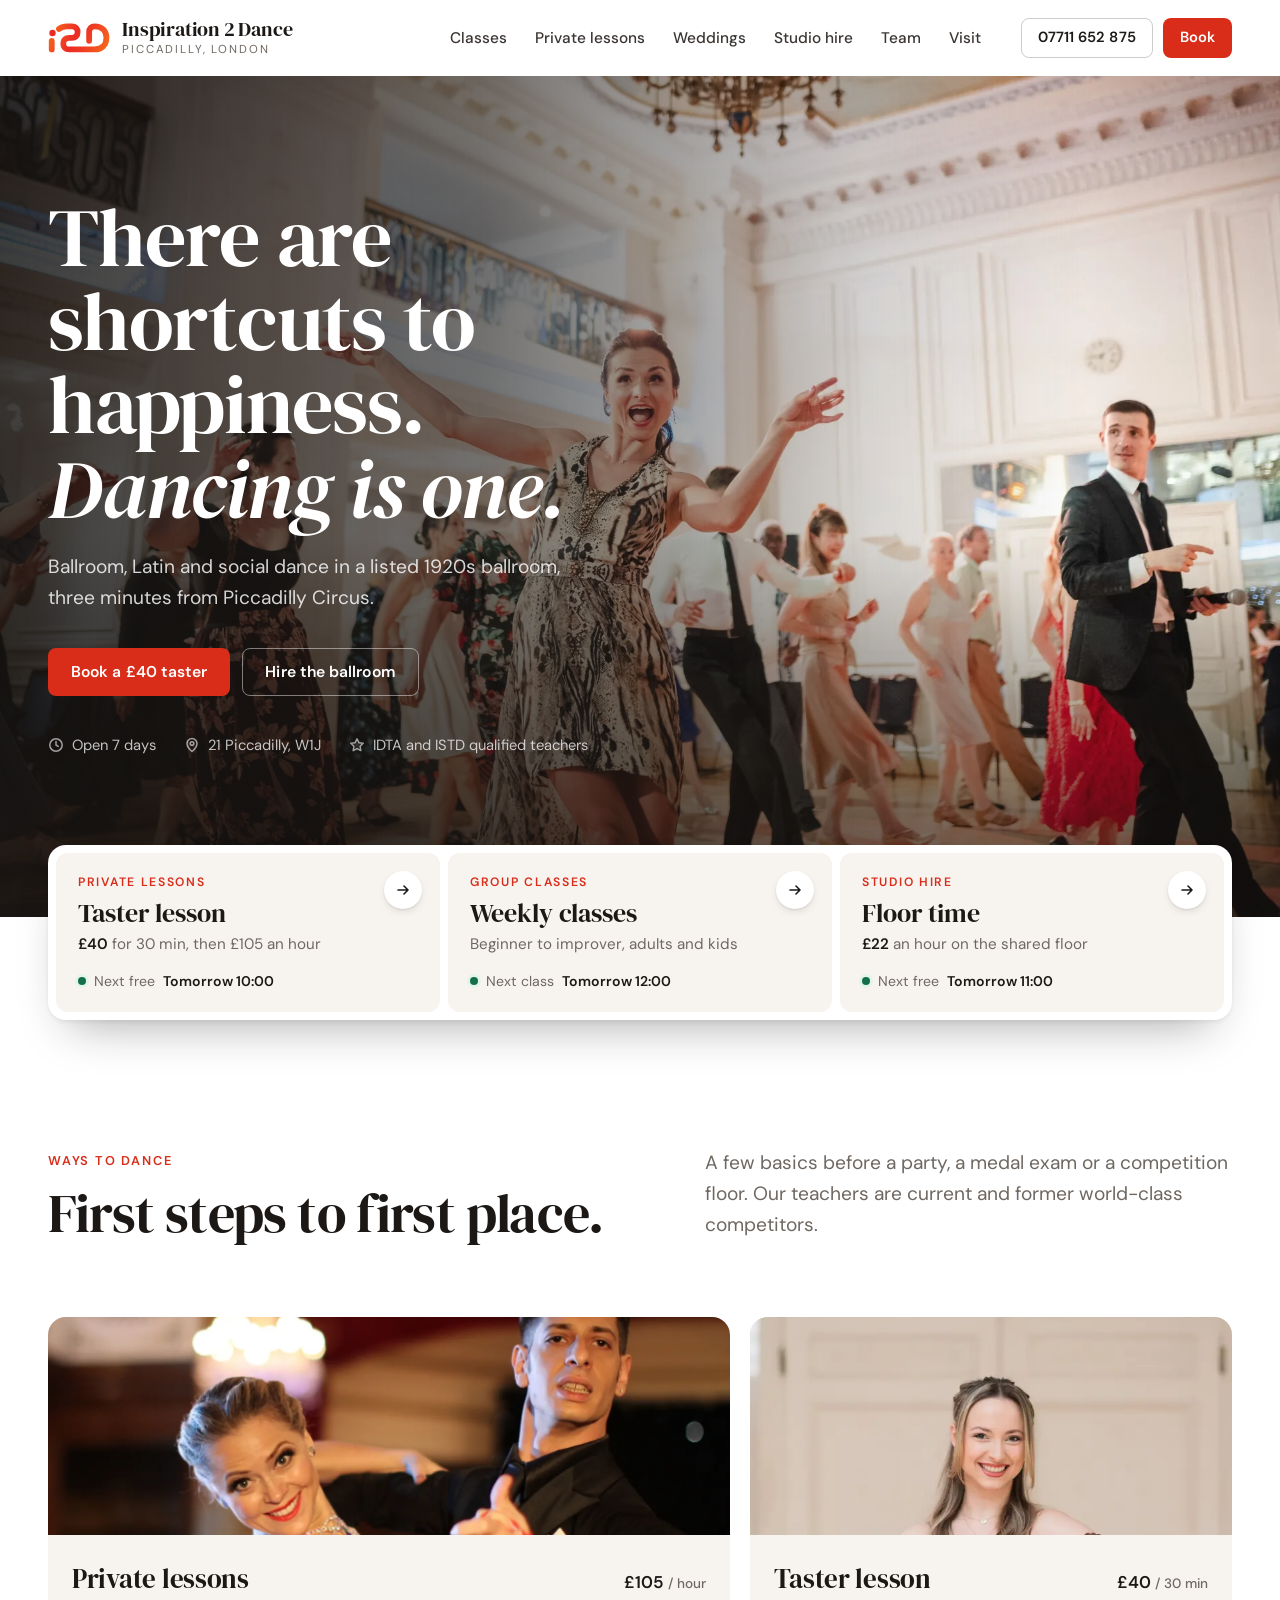
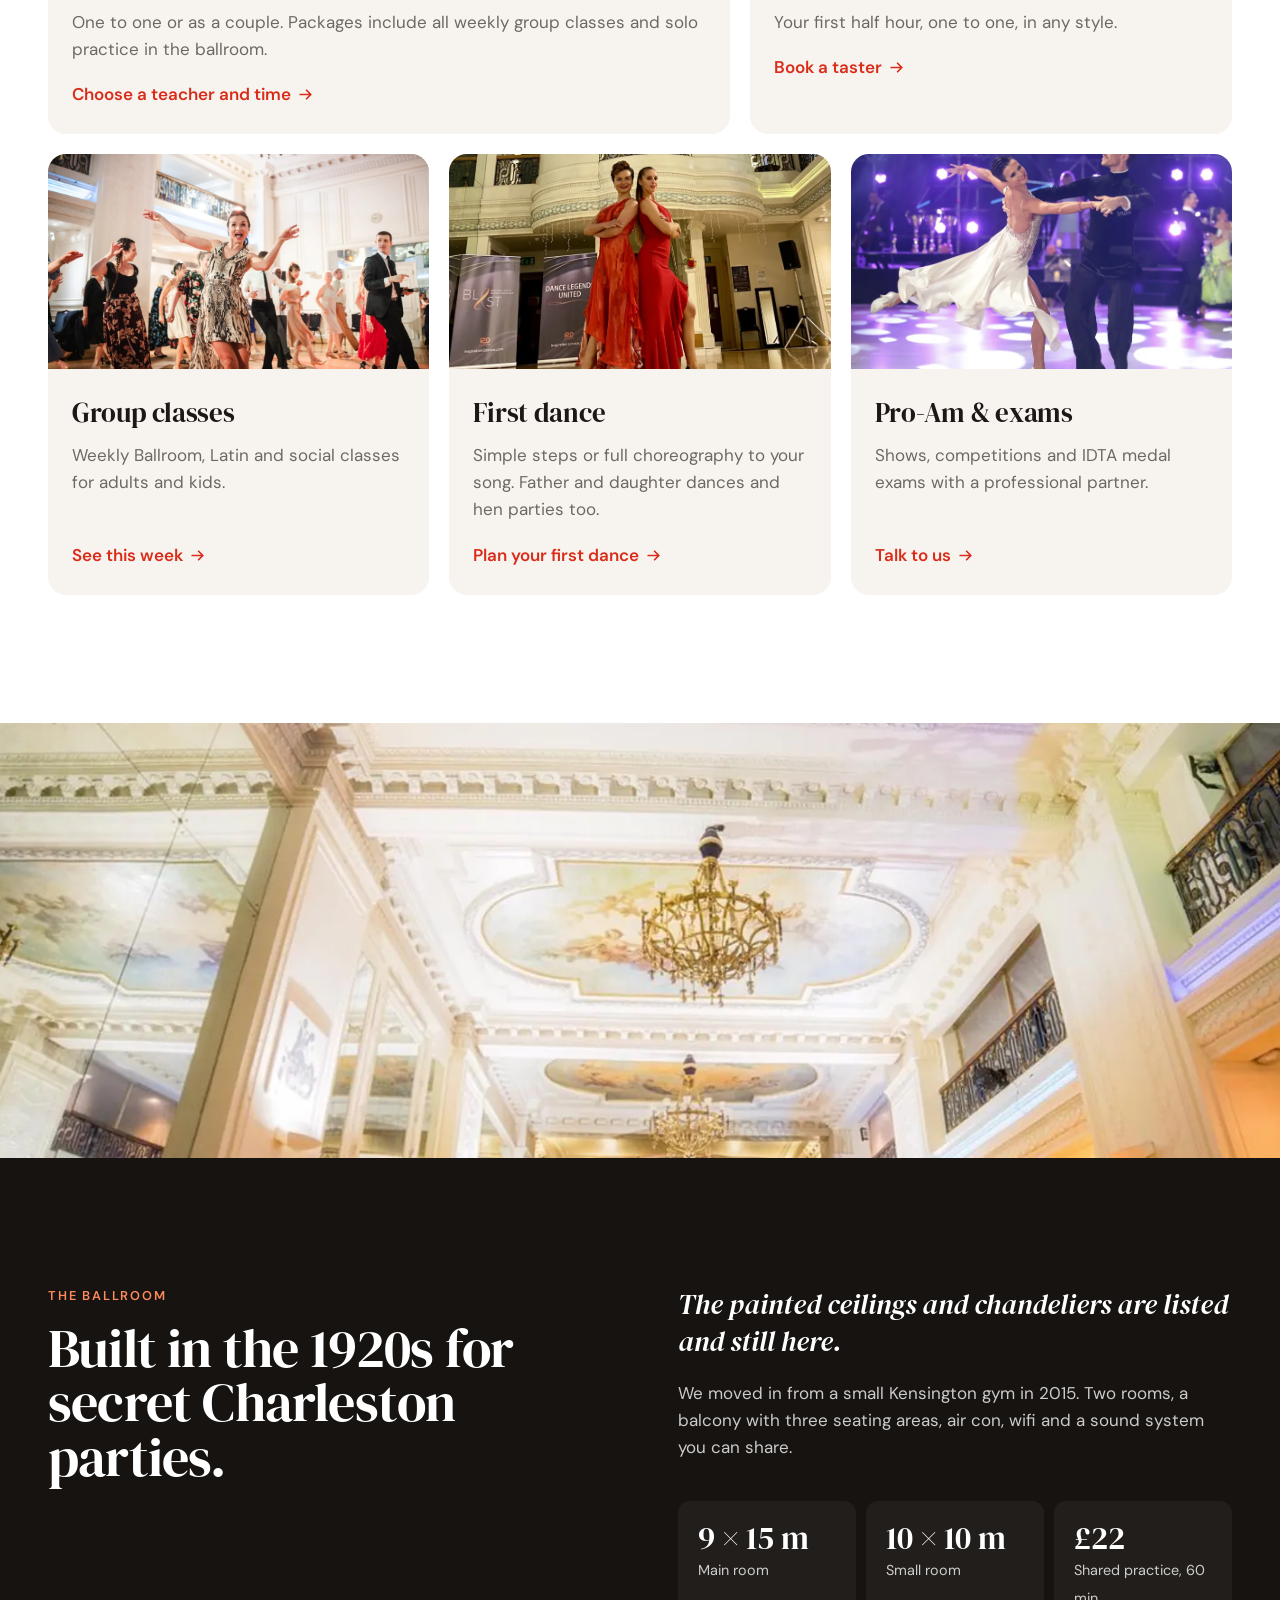
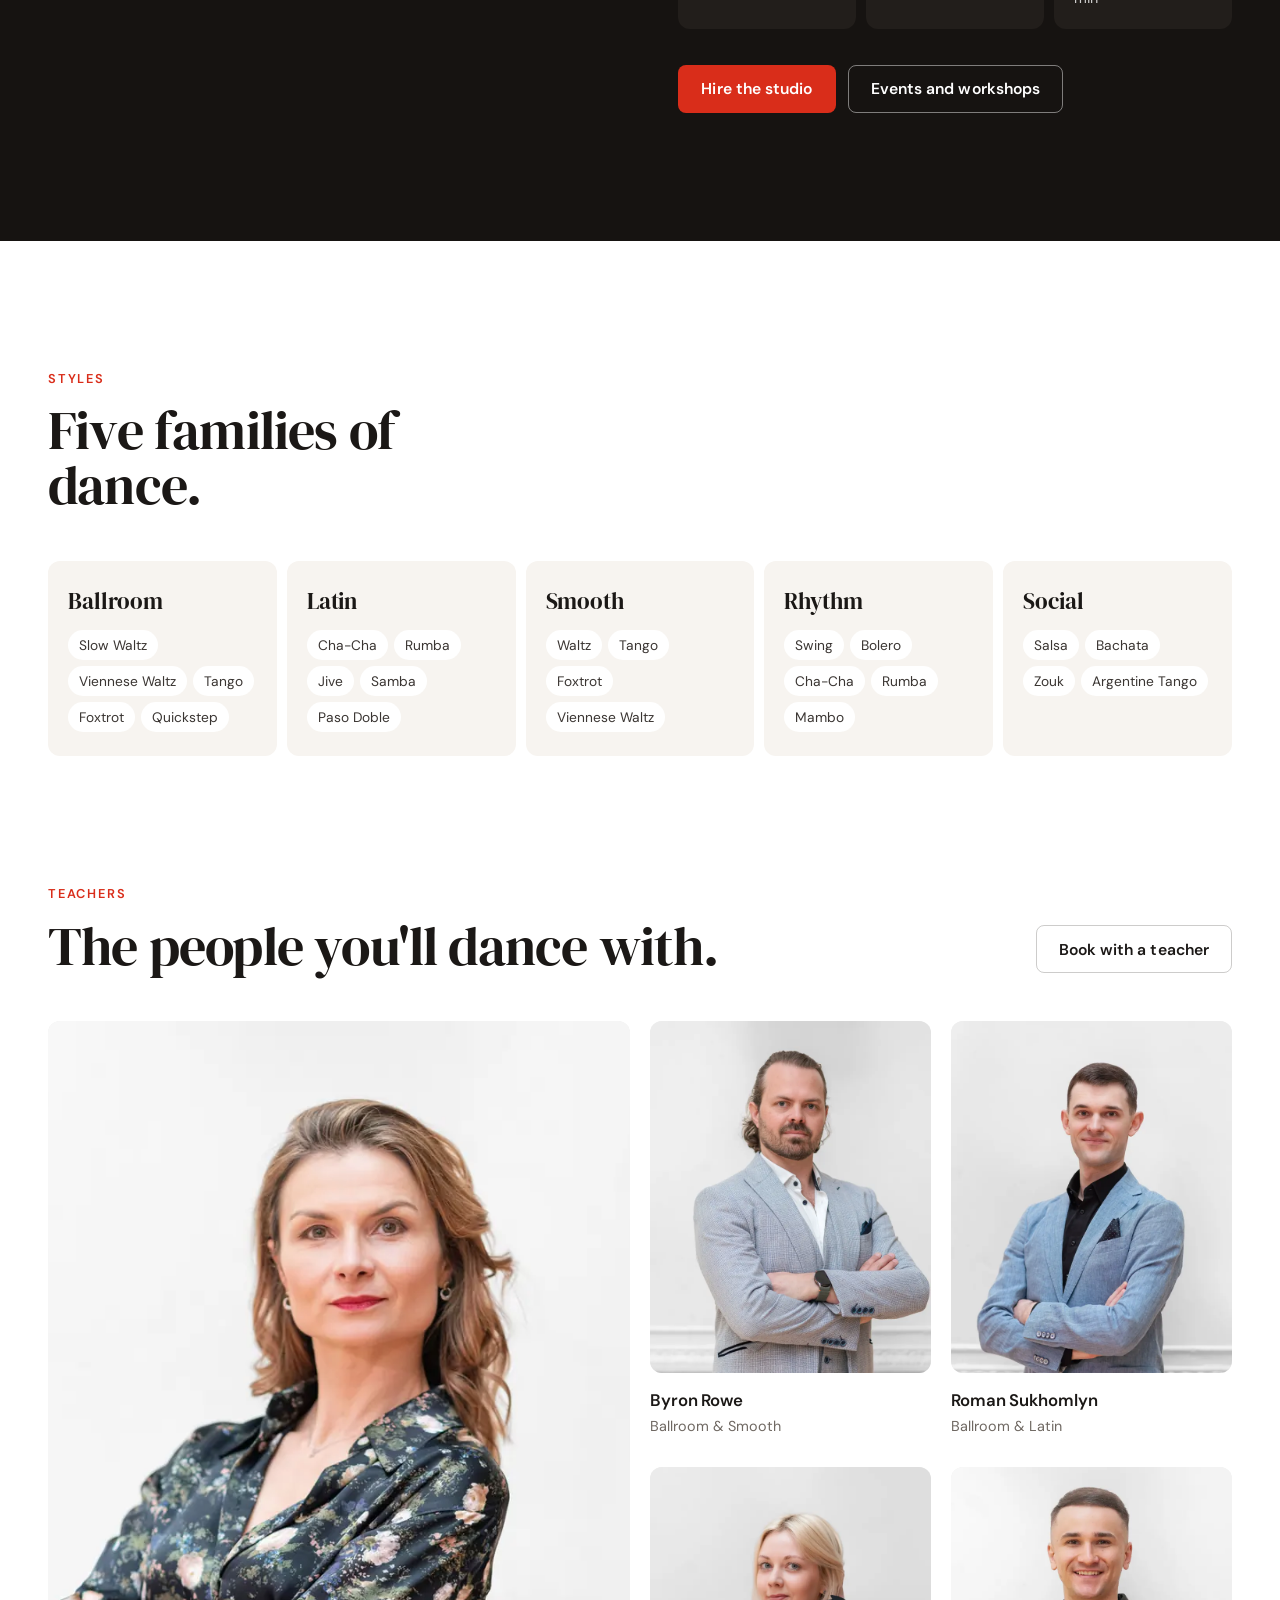
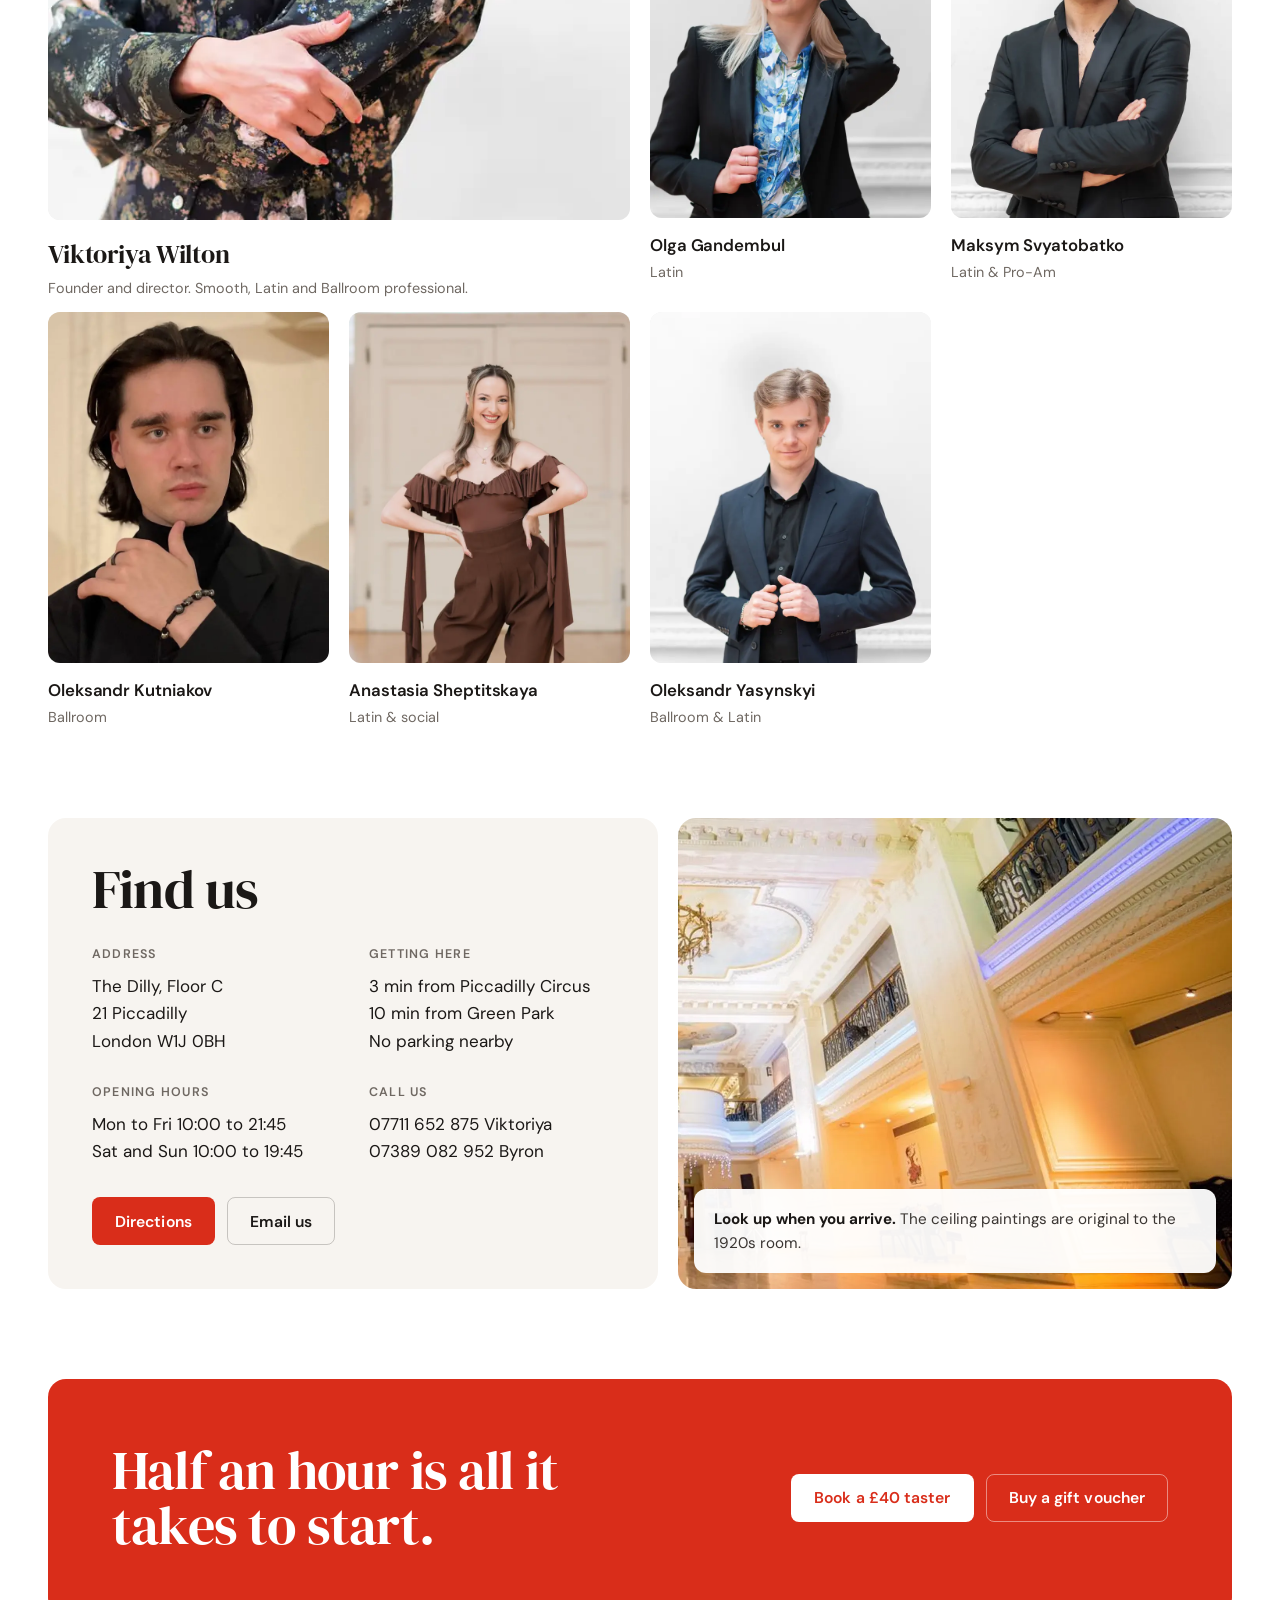
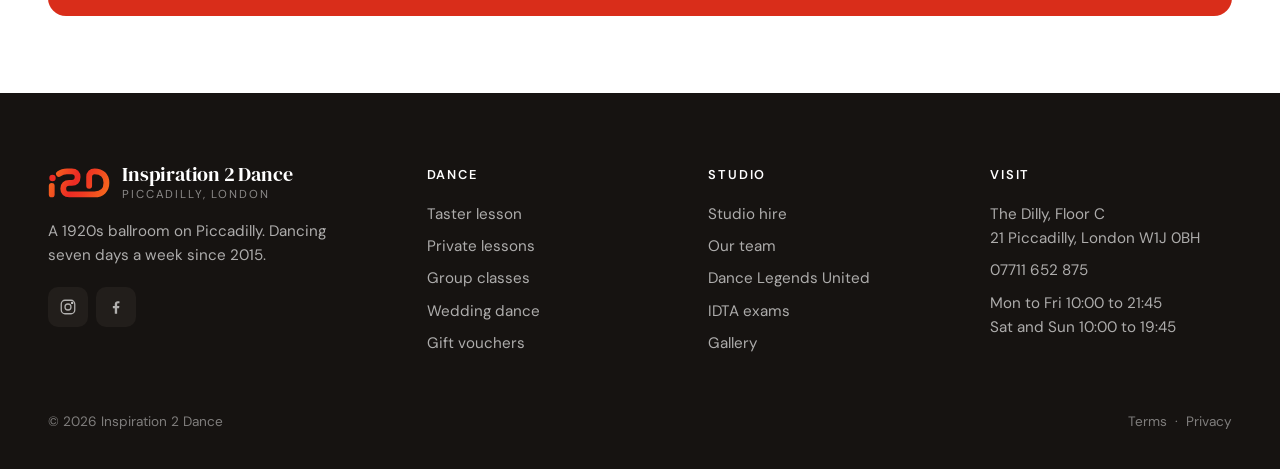
==== commit e57d9113: "Mockup: logo red, sturdier display font, clean SVG mark, smaller offer photos, new quick booker Co-A" ====
--- a/index.html
+++ b/index.html
@@ -8,7 +8,7 @@
 <link rel="preload" href="assets/fonts/bodoni-moda-latin-standard-normal.woff2" as="font" type="font/woff2" crossorigin>
 <link rel="preload" href="assets/fonts/dm-sans-latin-standard-normal.woff2" as="font" type="font/woff2" crossorigin>
 <link rel="stylesheet" href="assets/site.css">
-<link rel="icon" href="assets/img/i2d-logo.png">
+<link rel="icon" href="assets/img/i2d-mark.svg" type="image/svg+xml">
 </head>
 <body data-page="home">
 <div data-header></div>
@@ -32,38 +32,29 @@
   </section>
 
   <div class="rail">
-    <div class="quick" id="quick">
-      <div class="quick-tabs" role="tablist" data-tabs>
-        <button class="ctab" role="tab" aria-selected="true" data-value="lesson">Private lesson</button>
-        <button class="ctab" role="tab" aria-selected="false" data-value="class">Group class</button>
-        <button class="ctab" role="tab" aria-selected="false" data-value="hire">Studio hire</button>
-      </div>
-      <form class="quick-body" action="book.html">
-        <div class="field">
-          <label for="q-what" data-q-label>Lesson</label>
-          <select class="control" id="q-what" name="type">
-            <option value="taster">Taster, 30 min · £40</option>
-            <option value="single">Private lesson, 60 min · £105</option>
-            <option value="five">5 hour package · £495</option>
-            <option value="ten">10 hour package · £950</option>
-          </select>
-        </div>
-        <div class="field">
-          <label for="q-style">Style</label>
-          <select class="control" id="q-style" name="style">
-            <option>Ballroom</option><option>Latin</option><option>American Smooth</option>
-            <option>Salsa</option><option>Argentine Tango</option><option>Wedding dance</option>
-          </select>
-        </div>
-        <div class="field">
-          <label for="q-when">When</label>
-          <select class="control" id="q-when" name="when">
-            <option>This week</option><option>Next week</option><option>Pick a date</option>
-          </select>
-        </div>
-        <button class="btn btn-primary" type="submit">See times</button>
-      </form>
-    </div>
+    <nav class="quick" id="quick" aria-label="Book">
+      <a class="qt" href="book.html?type=taster">
+        <span class="qt-k">Private lessons</span>
+        <span class="qt-t">Taster lesson</span>
+        <span class="qt-m"><b>£40</b> for 30 min, then £105 an hour</span>
+        <span class="qt-next"><i></i>Next free <b><span data-day></span> 10:00</b></span>
+        <span class="qt-go" aria-hidden="true"><svg viewBox="0 0 16 16" fill="none"><path d="M3 8h10m-4-4 4 4-4 4" stroke="currentColor" stroke-width="1.6" stroke-linecap="round" stroke-linejoin="round"/></svg></span>
+      </a>
+      <a class="qt" href="book.html?type=class">
+        <span class="qt-k">Group classes</span>
+        <span class="qt-t">Weekly classes</span>
+        <span class="qt-m">Beginner to improver, adults and kids</span>
+        <span class="qt-next"><i></i>Next class <b><span data-day></span> 12:00</b></span>
+        <span class="qt-go" aria-hidden="true"><svg viewBox="0 0 16 16" fill="none"><path d="M3 8h10m-4-4 4 4-4 4" stroke="currentColor" stroke-width="1.6" stroke-linecap="round" stroke-linejoin="round"/></svg></span>
+      </a>
+      <a class="qt" href="studio-hire.html">
+        <span class="qt-k">Studio hire</span>
+        <span class="qt-t">Floor time</span>
+        <span class="qt-m"><b>£22</b> an hour on the shared floor</span>
+        <span class="qt-next"><i></i>Next free <b><span data-day></span> 11:00</b></span>
+        <span class="qt-go" aria-hidden="true"><svg viewBox="0 0 16 16" fill="none"><path d="M3 8h10m-4-4 4 4-4 4" stroke="currentColor" stroke-width="1.6" stroke-linecap="round" stroke-linejoin="round"/></svg></span>
+      </a>
+    </nav>
   </div>
 
   <section class="section">
@@ -86,7 +77,7 @@
           </div>
         </a>
         <a class="offer tall" href="book.html?type=taster">
-          <div class="ph"><img src="assets/img/team-anastasia-sheptitskaya.webp" alt="Anastasia, one of our teachers, in the studio" width="720" height="900" loading="lazy" style="object-position:50% 20%"></div>
+          <div class="ph"><img src="assets/img/team-anastasia-sheptitskaya.webp" alt="Anastasia, one of our teachers, in the studio" width="720" height="900" loading="lazy" style="object-position:50% 8%"></div>
           <div class="body">
             <div class="row"><h3>Taster lesson</h3><span class="price">£40 <small>/ 30 min</small></span></div>
             <p>Your first half hour, one to one, in any style.</p>
@@ -222,23 +213,8 @@
 <div data-footer></div>
 <script src="assets/site.js"></script>
 <script>
-  // Quick booker: swap the first field per tab
-  (function () {
-    const sel = document.getElementById("q-what");
-    const lab = document.querySelector("[data-q-label]");
-    const form = document.querySelector(".quick-body");
-    const sets = {
-      lesson: ["Lesson", "book.html", [["taster","Taster, 30 min · £40"],["single","Private lesson, 60 min · £105"],["five","5 hour package · £495"],["ten","10 hour package · £950"]]],
-      class: ["Level", "book.html", [["class","Beginner"],["class","Improver"],["class","Intermediate"],["class","Kids"]]],
-      hire: ["Room", "studio-hire.html", [["main","Main room, 9 × 15 m"],["small","Small room, 10 × 10 m"],["exclusive","Whole venue, exclusive"]]],
-    };
-    document.querySelector(".quick-tabs").addEventListener("tabchange", (e) => {
-      const [label, action, opts] = sets[e.detail];
-      lab.textContent = label;
-      form.action = action;
-      sel.innerHTML = opts.map(([v, t]) => `<option value="${v}">${t}</option>`).join("");
-    });
-  })();
+  // Quick booker: sample "next free" days, relative to today
+  document.querySelectorAll("[data-day]").forEach((el) => { el.textContent = "Tomorrow"; });
 </script>
 </body>
 </html>
--- a/assets/site.css
+++ b/assets/site.css
@@ -1,16 +1,16 @@
 /* Inspiration 2 Dance — redesign mockup */
 
 @font-face {
-  font-family: "Bodoni Moda";
-  src: url("fonts/bodoni-moda-latin-standard-normal.woff2") format("woff2-variations");
-  font-weight: 400 900;
+  font-family: "DM Serif Display";
+  src: url("fonts/dm-serif-display-normal.woff2") format("woff2");
+  font-weight: 100 900;
   font-style: normal;
   font-display: swap;
 }
 @font-face {
-  font-family: "Bodoni Moda";
-  src: url("fonts/bodoni-moda-latin-standard-italic.woff2") format("woff2-variations");
-  font-weight: 400 900;
+  font-family: "DM Serif Display";
+  src: url("fonts/dm-serif-display-italic.woff2") format("woff2");
+  font-weight: 100 900;
   font-style: italic;
   font-display: swap;
 }
@@ -31,10 +31,10 @@
 
 :root {
   /* Brand: the i2D mark runs orange into red. One accent family, used sparingly. */
-  --flame: #e8501c;
-  --flame-deep: #c4380f;      /* text + buttons on light, AA on white */
-  --flame-press: #a52e0b;
-  --flame-soft: #fbe9e2;
+  --flame: #f0401f;
+  --flame-deep: #d92d1a;      /* text + buttons on light, AA on white */
+  --flame-press: #b5200f;
+  --flame-soft: #fde8e3;
 
   --ink: #1b1816;             /* warm charcoal */
   --ink-2: #3a3532;
@@ -48,7 +48,7 @@
   --ok: #14704a;  --ok-soft: #e4f4ec;
   --full: #5f6873; --full-soft: #eceff1;
 
-  --serif: "Bodoni Moda", "Didot", "Bodoni 72", Georgia, serif;
+  --serif: "DM Serif Display", Georgia, serif;
   --sans: "DM Sans", system-ui, -apple-system, "Segoe UI", sans-serif;
 
   --r-sm: 8px;
@@ -142,7 +142,7 @@
 .site-header.scrolled { box-shadow: 0 1px 0 var(--line), 0 10px 30px -24px rgba(0,0,0,.4); }
 .site-header .rail { display: flex; align-items: center; gap: 28px; height: 76px; }
 .brand { display: flex; align-items: center; gap: 12px; text-decoration: none; flex: none; }
-.brand img { width: 44px; height: 42px; }
+.brand img { width: auto; height: 30px; }
 .brand-name { display: flex; flex-direction: column; line-height: 1.05; }
 .brand-name b { font-family: var(--serif); font-weight: 600; font-size: 1.22rem; color: var(--ink); letter-spacing: -.01em; }
 .brand-name span { font-size: .72rem; letter-spacing: .16em; text-transform: uppercase; color: var(--muted); margin-top: 3px; }
@@ -207,24 +207,41 @@
 .hero-facts span { display: inline-flex; align-items: center; gap: 8px; }
 .hero-facts svg { width: 16px; height: 16px; opacity: .8; }
 
-/* Quick booker, sits over the hero edge */
+/* Quick booker, sits over the hero edge: three direct routes in */
 .quick {
-  position: relative; z-index: 5; margin-top: -88px;
-  background: var(--paper); border-radius: var(--r-lg); box-shadow: var(--shadow-lift);
-  padding: 10px 10px 10px;
-}
-.quick-tabs { display: flex; gap: 4px; padding: 4px 4px 0; overflow-x: auto; scrollbar-width: none; }
-.quick-tabs::-webkit-scrollbar { display: none; }
-.quick-body { display: grid; grid-template-columns: 1.15fr 1fr 1fr auto; gap: 10px; padding: 14px; background: var(--paper-2); border-radius: 0 var(--r-md) var(--r-md) var(--r-md); }
-.quick-body .btn { height: 100%; min-height: 60px; padding: 0 28px; }
+  position: relative; z-index: 5; margin-top: -72px;
+  display: grid; grid-template-columns: repeat(3, minmax(0, 1fr)); gap: 8px;
+  background: var(--paper); border-radius: var(--r-lg); box-shadow: var(--shadow-lift); padding: 8px;
+}
+.qt {
+  position: relative; display: flex; flex-direction: column; gap: 4px;
+  padding: 20px 64px 20px 22px; border-radius: var(--r-md); background: var(--paper-2);
+  color: var(--ink); text-decoration: none; transition: background .2s, box-shadow .2s, transform .2s;
+}
+.qt:hover { background: #fff; box-shadow: var(--shadow); transform: translateY(-2px); }
+.qt-k { font-size: .76rem; font-weight: 600; letter-spacing: .14em; text-transform: uppercase; color: var(--flame-deep); }
+.qt-t { font-family: var(--serif); font-size: 1.65rem; line-height: 1.1; margin-top: 2px; }
+.qt-m { color: var(--muted); font-size: .95rem; }
+.qt-m b { color: var(--ink); font-weight: 600; }
+.qt-next { display: inline-flex; align-items: center; gap: 8px; margin-top: 10px; font-size: .88rem; color: var(--muted); }
+.qt-next b { color: var(--ink); font-weight: 600; }
+.qt-next i { width: 8px; height: 8px; border-radius: 50%; background: var(--ok); box-shadow: 0 0 0 3px var(--ok-soft, #e4f4ec); }
+.qt-go {
+  position: absolute; top: 18px; right: 18px; width: 38px; height: 38px; border-radius: 50%;
+  display: grid; place-items: center; background: #fff; color: var(--ink);
+  box-shadow: 0 1px 2px rgba(27,24,22,.08), 0 4px 12px -6px rgba(27,24,22,.3); transition: background .2s, color .2s;
+}
+.qt-go svg { width: 16px; height: 16px; }
+.qt:hover .qt-go { background: var(--flame-deep); color: #fff; }
 @media (max-width: 900px) {
-  .quick { margin-top: -64px; }
-  .quick-body { grid-template-columns: 1fr 1fr; }
-  .quick-body .btn { grid-column: 1 / -1; min-height: 52px; }
+  .quick { grid-template-columns: 1fr; margin-top: -56px; }
+  .qt { padding: 16px 60px 16px 18px; }
+  .qt-t { font-size: 1.4rem; }
+  .qt-next { margin-top: 6px; }
+  .qt-go { top: 50%; transform: translateY(-50%); }
 }
 @media (max-width: 520px) {
-  .quick-body { grid-template-columns: 1fr; }
-  .quick-tabs .ctab, .tabbar .ctab { flex: 1; padding-inline: 6px; font-size: .85rem; white-space: nowrap; }
+  .tabbar .ctab { flex: 1; padding-inline: 6px; font-size: .85rem; white-space: nowrap; }
 }
 
 /* Chrome-style tabs: rounded tops that flare into the panel below */
@@ -274,7 +291,7 @@
   transition: transform .25s, box-shadow .25s;
 }
 .offer:hover { transform: translateY(-3px); box-shadow: var(--shadow); }
-.offer .ph { overflow: hidden; aspect-ratio: 4 / 3; background: #ddd; }
+.offer .ph { overflow: hidden; aspect-ratio: 16 / 9; background: #ddd; }
 .offer .ph img { width: 100%; height: 100%; object-fit: cover; transition: transform .6s; }
 .offer:hover .ph img { transform: scale(1.03); }
 .offer .body { padding: 22px 24px 26px; display: flex; flex-direction: column; gap: 8px; flex: 1; }
@@ -285,14 +302,14 @@
 .offer p { color: var(--muted); }
 .offer .link { margin-top: auto; padding-top: 10px; }
 .offer.big { grid-column: span 7; }
-.offer.big .ph, .offer.tall .ph { aspect-ratio: auto; flex: 1; min-height: 300px; }
+.offer.big .ph, .offer.tall .ph { aspect-ratio: auto; flex: none; height: clamp(190px, 17vw, 240px); }
 .offer.big .body, .offer.tall .body { flex: none; }
 .offer.tall { grid-column: span 5; }
 .offer.third { grid-column: span 4; }
 @media (max-width: 960px) {
   .offer.big, .offer.tall { grid-column: span 12; }
   .offer.third { grid-column: span 6; }
-  .offer.big .ph, .offer.tall .ph { aspect-ratio: 16/10; flex: none; min-height: 0; }
+  .offer.big .ph, .offer.tall .ph { height: auto; aspect-ratio: 16/9; }
 }
 @media (max-width: 620px) { .offer.third { grid-column: span 12; } }
 
